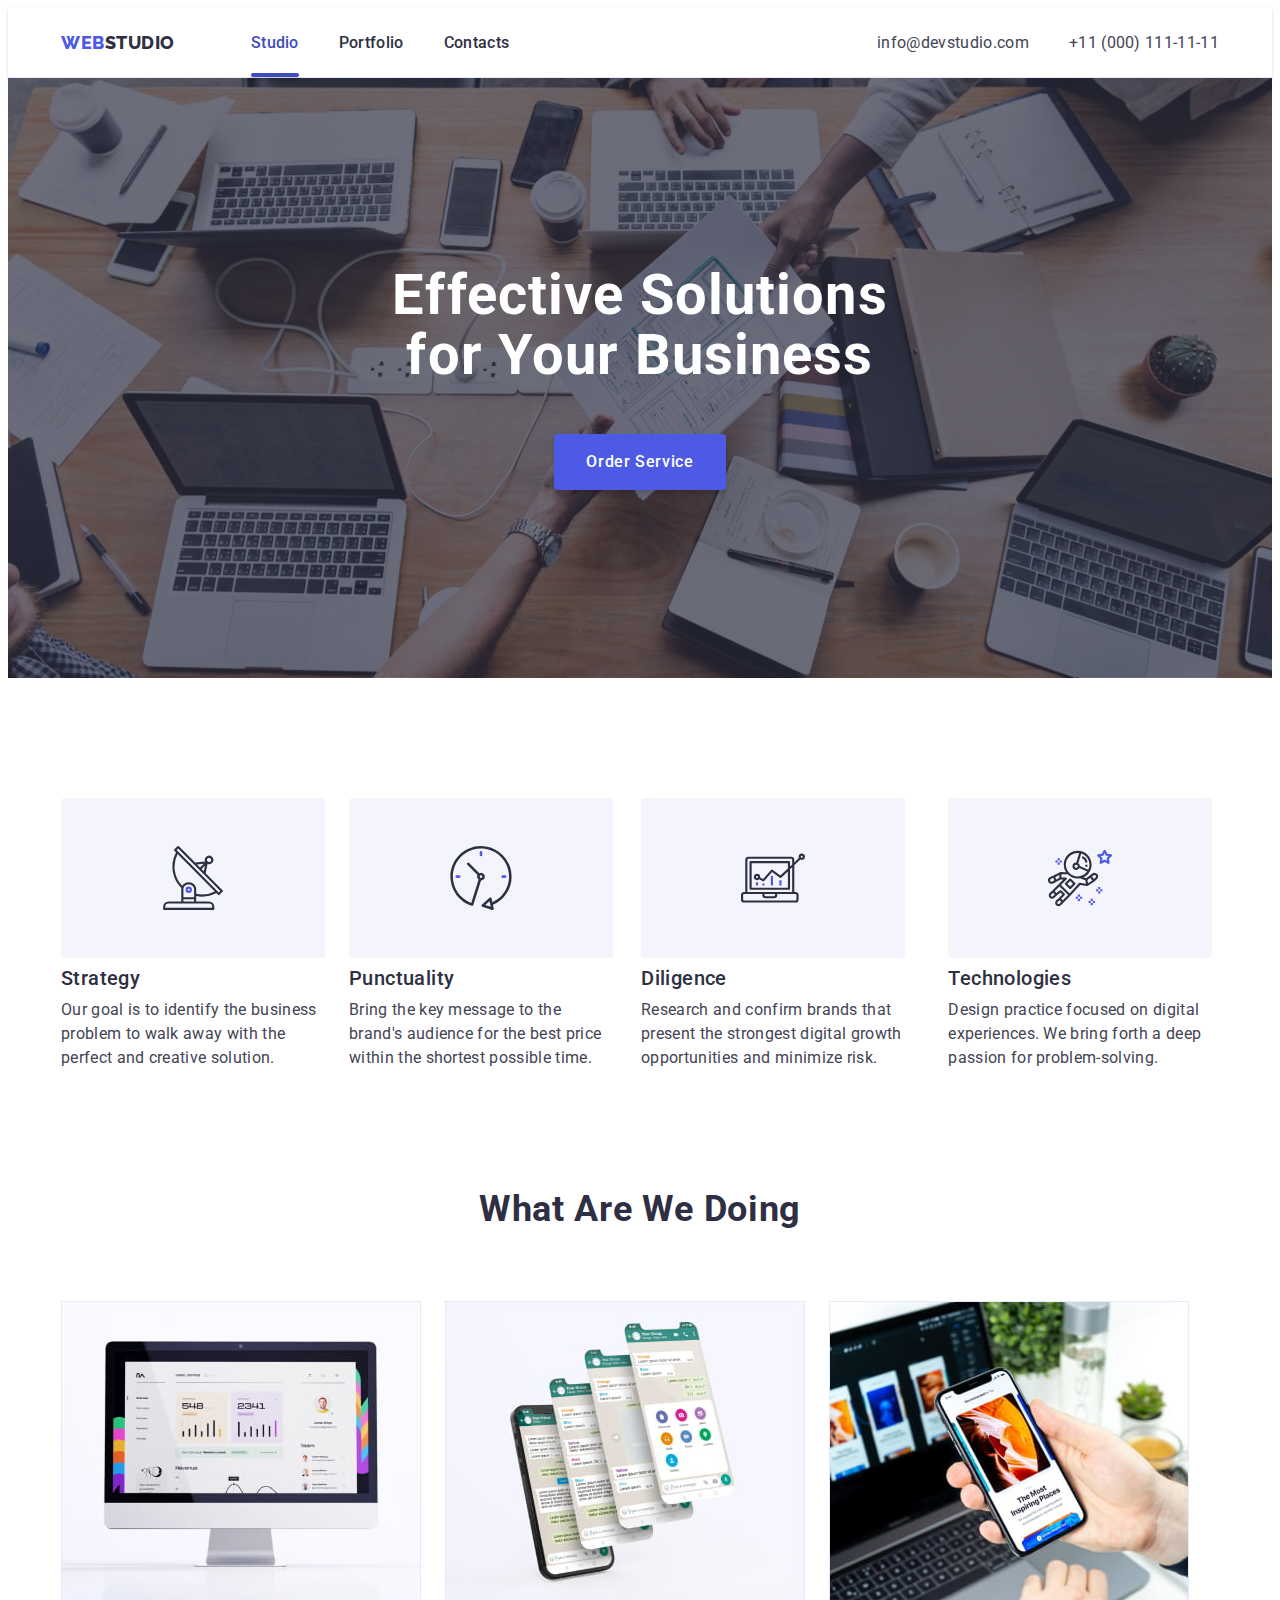
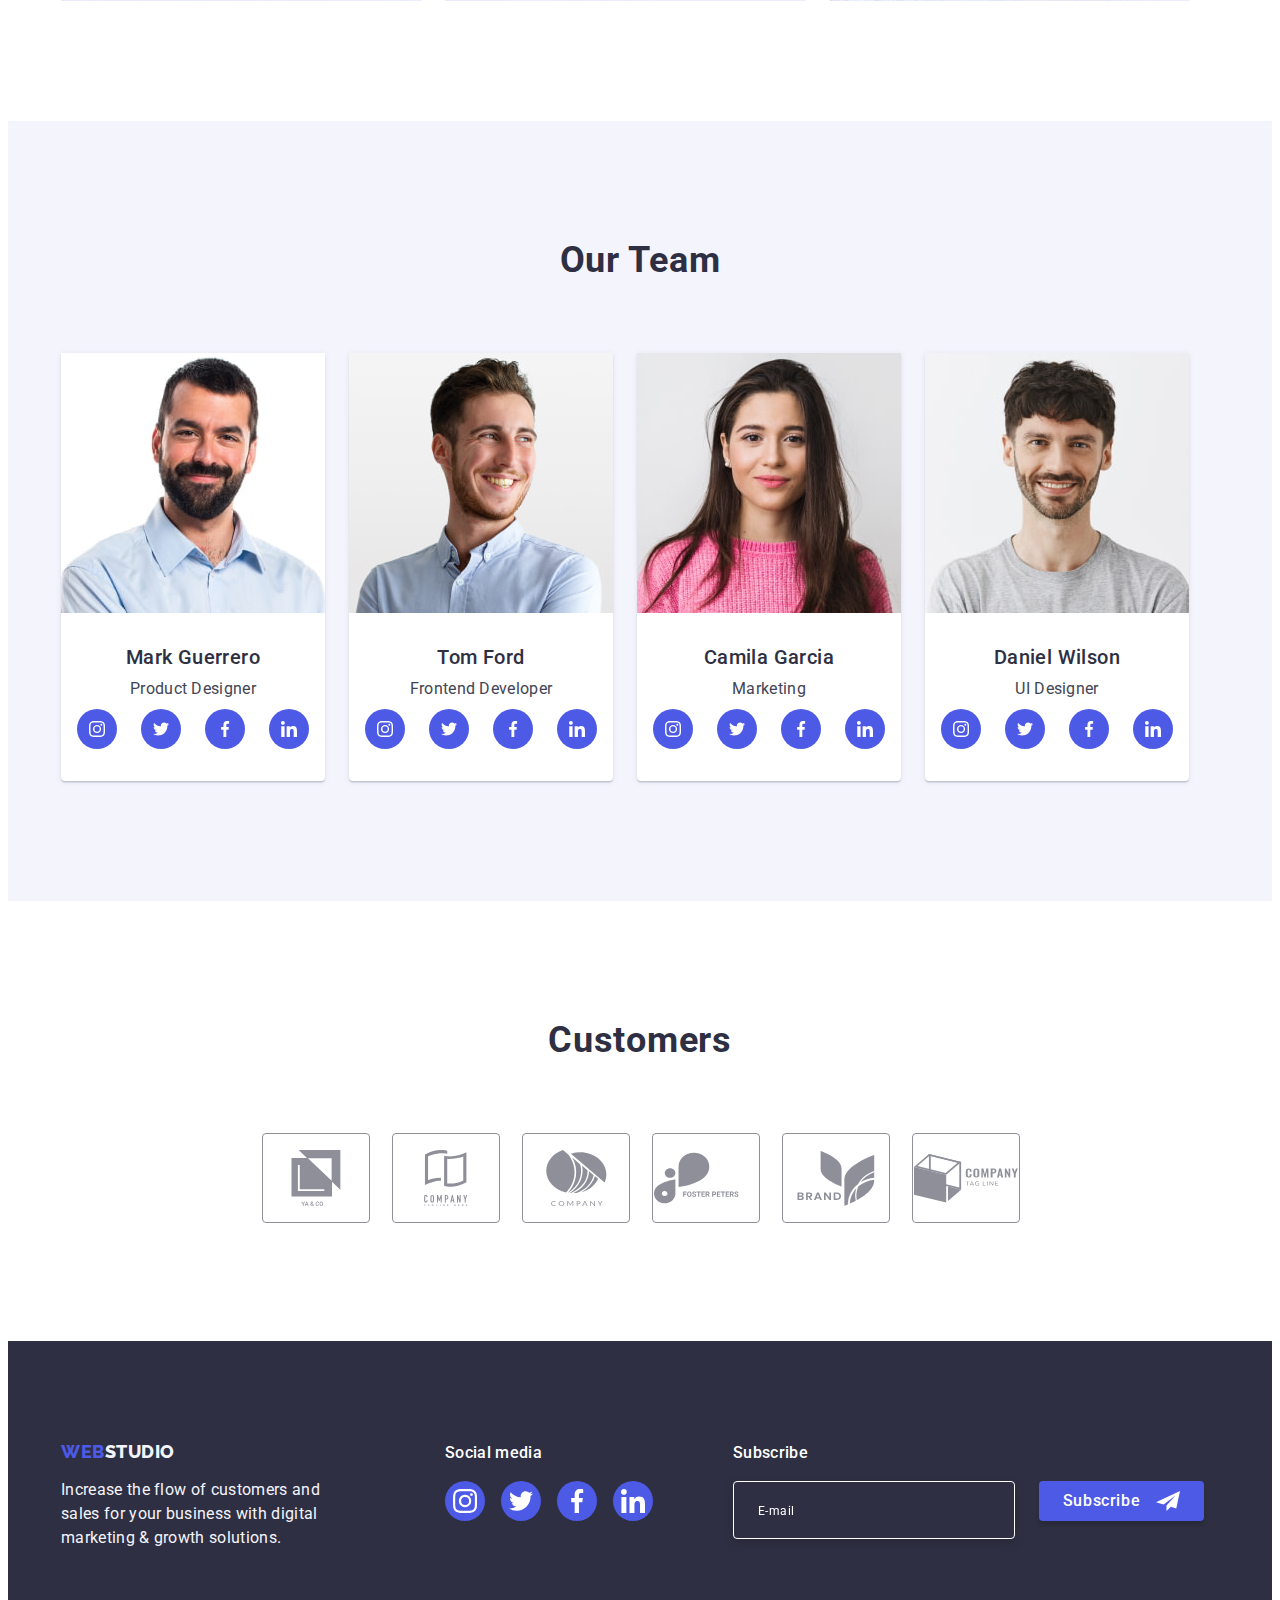
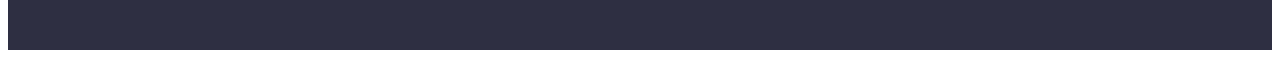
==== index.html @ adb86f9b "3" ====
<!DOCTYPE html>
<html lang="en">
  <head>
    <meta charset="UTF-8" />
    <meta http-equiv="X-UA-Compatible" content="IE=edge" />
    <meta name="viewport" content="width=device-width, initial-scale=1.0" />
    <title>Студия</title>
    <link rel="preconnect" href="https://fonts.googleapis.com" />
    <link rel="preconnect" href="https://fonts.gstatic.com" crossorigin />
    <link
      href="https://fonts.googleapis.com/css2?family=Raleway:wght@800&family=Roboto:wght@400;500;700;900&display=swap"
      rel="stylesheet"
    />
    <link
      rel="stylesheet"
      href="https://cdnjs.cloudflare.com/ajax/libs/modern-normalize/1.1.0/modern-normalize.min.css"
      integrity="sha512-wpPYUAdjBVSE4KJnH1VR1HeZfpl1ub8YT/NKx4PuQ5NmX2tKuGu6U/JRp5y+Y8XG2tV+wKQpNHVUX03MfMFn9Q=="
      crossorigin="anonymous"
      referrerpolicy="no-referrer"
    />
    <link rel="stylesheet" href="./css/style.css" type="text/css" />
  </head>
  <body>
    <header class="page-header">
      <div class="container page-header-container">
        <nav class="page-nav">
          <a class="logo link" href="./index.html">Web<span class="logo-studio">Studio</span></a>
          <ul class="menu list">
            <li class="menu-item">
              <a class="menu-link link active" href="./index.html">Studio</a>
            </li>
            <li class="menu-item">
              <a class="menu-link link" href="./portfolio.html">Portfolio</a>
            </li>
            <li class="menu-item"><a class="menu-link link" href="">Contacts</a></li>
          </ul>
        </nav>
        <address class="address-mail-tel">
          <ul class="menu-address list">
            <li class="menu-item">
              <a class="link address" href="mailto:info@devstudio.com">info@devstudio.com</a>
            </li>
            <li class="menu-item">
              <a class="link address" href="tel:+110001111111">+11 (000) 111-11-11</a>
            </li>
          </ul>
        </address>
      </div>
    </header>
    <main>
      <!--1 секция Герой-->
      <section class="hero-section section">
        <div class="container">
          <h1 class="main-title">Effective Solutions for Your Business</h1>
          <button data-modal-open class="button-on-hero" type="button">Order Service</button>
        </div>
      </section>
      <!--2 секция: разделы целей  и качеств компании-->
      <section class="secondary-section">
        <div class="container">
          <h2 class="secondary-title" hidden>Our goal</h2>
          <ul class="section-list list">
            <li class="item-secondary-section">
              <div class="secondary-section-picture">
                <svg class="picture-list-icon" width="64" height="64">
                  <use href="./images/icons.svg#icon-antenna"></use>
                </svg>
              </div>
              <h3 class="subtitle">Strategy</h3>
              <p class="text-description">
                Our goal is to identify the business problem to walk away with the perfect and
                creative solution.
              </p>
            </li>
            <li class="item-secondary-section">
              <div class="secondary-section-picture">
                <svg class="picture-list-icon" width="64" height="64">
                  <use href="./images/icons.svg#icon-clock"></use>
                </svg>
              </div>
              <h3 class="subtitle">Punctuality</h3>
              <p class="text-description">
                Bring the key message to the brand's audience for the best price within the shortest
                possible time.
              </p>
            </li>
            <li class="item-secondary-section">
              <div class="secondary-section-picture">
                <svg class="picture-list-icon" width="64" height="64">
                  <use href="./images/icons.svg#icon-diagram"></use>
                </svg>
              </div>
              <h3 class="subtitle">Diligence</h3>
              <p class="text-description">
                Research and confirm brands that present the strongest digital growth opportunities
                and minimize risk.
              </p>
            </li>
            <li class="item-secondary-section">
              <div class="secondary-section-picture">
                <svg class="picture-list-icon" width="64" height="64">
                  <use href="./images/icons.svg#icon-astronaut"></use>
                </svg>
              </div>
              <h3 class="subtitle">Technologies</h3>
              <p class="text-description">
                Design practice focused on digital experiences. We bring forth a deep passion for
                problem-solving.
              </p>
            </li>
          </ul>
        </div>
      </section>
      <!--3 секция: фото,что делает компания-->
      <section class="third-section">
        <div class="container">
          <h2 class="section-title">What are we doing</h2>
          <ul class="section-list list">
            <li class="item-third-section">
              <img src="./images/we_doing/img1a.jpg" alt="Computers" width="360" height="300" />
            </li>
            <li class="item-third-section">
              <img src="./images/we_doing/img2a.jpg" alt="Phons" width="360" height="300" />
            </li>
            <li class="item-third-section">
              <img src="./images/we_doing/img3a.jpg" alt="Telephon" width="360" height="300" />
            </li>
          </ul>
        </div>
      </section>
      <!--4 секция: фото и должности сотрудников компании-->
      <section class="background-four-section">
        <div class="container">
          <h2 class="section-title">Our Team</h2>
          <ul class="section-list list">
            <li class="employees-list-item">
              <img
                src="./images/our_team/TeamCard1a.jpg"
                alt="Mark Guerrero - Product Designer"
                width="264"
                height="260"
              />
              <div class="employees-text-content">
                <h3 class="subtitle">Mark Guerrero</h3>
                <p class="text-description">Product Designer</p>
                <ul class="social-list list">
                  <li class="social-list-item">
                    <a href="" class="social-list-link">
                      <svg
                        class="social-list-icon"
                        aria-label="іконка інстаграму"
                        width="16"
                        height="16"
                      >
                        <use href="./images/icons.svg#icon-instagram"></use>
                      </svg>
                    </a>
                  </li>
                  <li class="social-list-item">
                    <a href="" class="social-list-link">
                      <svg
                        class="social-list-icon"
                        aria-label="іконка твітера"
                        width="16"
                        height="16"
                      >
                        <use href="./images/icons.svg#icon-twitter"></use>
                      </svg>
                    </a>
                  </li>
                  <li class="social-list-item">
                    <a href="" class="social-list-link">
                      <svg
                        class="social-list-icon"
                        aria-label="іконка фейсбука"
                        width="16"
                        height="16"
                      >
                        <use href="./images/icons.svg#icon-facebook"></use>
                      </svg>
                    </a>
                  </li>
                  <li class="social-list-item">
                    <a href="" class="social-list-link">
                      <svg
                        class="social-list-icon"
                        aria-label="іконка лінкедина"
                        width="16"
                        height="16"
                      >
                        <use href="./images/icons.svg#icon-linkedin"></use>
                      </svg>
                    </a>
                  </li>
                </ul>
              </div>
            </li>
            <li class="employees-list-item">
              <img
                src="./images/our_team/TeamCard2a.jpg"
                alt="Tom Ford - Frontend Developer"
                width="264"
                height="260"
              />
              <div class="employees-text-content">
                <h3 class="subtitle">Tom Ford</h3>
                <p class="text-description">Frontend Developer</p>
                <ul class="social-list list">
                  <li class="social-list-item">
                    <a href="" class="social-list-link">
                      <svg
                        class="social-list-icon"
                        aria-label="іконка інстаграму"
                        width="16"
                        height="16"
                      >
                        <use href="./images/icons.svg#icon-instagram"></use>
                      </svg>
                    </a>
                  </li>
                  <li class="social-list-item">
                    <a href="" class="social-list-link">
                      <svg
                        class="social-list-icon"
                        aria-label="іконка твітера"
                        width="16"
                        height="16"
                      >
                        <use href="./images/icons.svg#icon-twitter"></use>
                      </svg>
                    </a>
                  </li>
                  <li class="social-list-item">
                    <a href="" class="social-list-link">
                      <svg
                        class="social-list-icon"
                        aria-label="іконка фейсбука"
                        width="16"
                        height="16"
                      >
                        <use href="./images/icons.svg#icon-facebook"></use>
                      </svg>
                    </a>
                  </li>
                  <li class="social-list-item">
                    <a href="" class="social-list-link">
                      <svg
                        class="social-list-icon"
                        aria-label="іконка лінкедина"
                        width="16"
                        height="16"
                      >
                        <use href="./images/icons.svg#icon-linkedin"></use>
                      </svg>
                    </a>
                  </li>
                </ul>
              </div>
            </li>
            <li class="employees-list-item">
              <img
                src="./images/our_team/TeamCard3a.jpg"
                alt="Camila Garsia - Marketing"
                width="264"
                height="260"
              />
              <div class="employees-text-content">
                <h3 class="subtitle">Camila Garcia</h3>
                <p class="text-description">Marketing</p>
                <ul class="social-list list">
                  <li class="social-list-item">
                    <a href="" class="social-list-link">
                      <svg
                        class="social-list-icon"
                        aria-label="іконка інстаграму"
                        width="16"
                        height="16"
                      >
                        <use href="./images/icons.svg#icon-instagram"></use>
                      </svg>
                    </a>
                  </li>
                  <li class="social-list-item">
                    <a href="" class="social-list-link">
                      <svg
                        class="social-list-icon"
                        aria-label="іконка твітера"
                        width="16"
                        height="16"
                      >
                        <use href="./images/icons.svg#icon-twitter"></use>
                      </svg>
                    </a>
                  </li>
                  <li class="social-list-item">
                    <a href="" class="social-list-link">
                      <svg
                        class="social-list-icon"
                        aria-label="іконка фейсбука"
                        width="16"
                        height="16"
                      >
                        <use href="./images/icons.svg#icon-facebook"></use>
                      </svg>
                    </a>
                  </li>
                  <li class="social-list-item">
                    <a href="" class="social-list-link">
                      <svg
                        class="social-list-icon"
                        aria-label="іконка лінкедина"
                        width="16"
                        height="16"
                      >
                        <use href="./images/icons.svg#icon-linkedin"></use>
                      </svg>
                    </a>
                  </li>
                </ul>
              </div>
            </li>
            <li class="employees-list-item">
              <img
                src="./images/our_team/TeamCard4a.jpg"
                alt="Daniel Wilson - UI Designer"
                width="264"
                height="260"
              />
              <div class="employees-text-content">
                <h3 class="subtitle">Daniel Wilson</h3>
                <p class="text-description">UI Designer</p>
                <ul class="social-list list">
                  <li class="social-list-item">
                    <a href="" class="social-list-link">
                      <svg
                        class="social-list-icon"
                        aria-label="іконка інстаграму"
                        width="16"
                        height="16"
                      >
                        <use href="./images/icons.svg#icon-instagram"></use>
                      </svg>
                    </a>
                  </li>
                  <li class="social-list-item">
                    <a href="" class="social-list-link">
                      <svg
                        class="social-list-icon"
                        aria-label="іконка твітера"
                        width="16"
                        height="16"
                      >
                        <use href="./images/icons.svg#icon-twitter"></use>
                      </svg>
                    </a>
                  </li>
                  <li class="social-list-item">
                    <a href="" class="social-list-link">
                      <svg
                        class="social-list-icon"
                        aria-label="іконка фейсбука"
                        width="16"
                        height="16"
                      >
                        <use href="./images/icons.svg#icon-facebook"></use>
                      </svg>
                    </a>
                  </li>
                  <li class="social-list-item">
                    <a href="" class="social-list-link">
                      <svg
                        class="social-list-icon"
                        aria-label="іконка лінкедина"
                        width="16"
                        height="16"
                      >
                        <use href="./images/icons.svg#icon-linkedin"></use>
                      </svg>
                    </a>
                  </li>
                </ul>
              </div>
            </li>
          </ul>
        </div>
      </section>
      <!--5 секция Клиенты-->
      <section class="section-customers">
        <div class="container">
          <h2 class="section-title">Customers</h2>
          <ul class="customers-list list">
            <li class="customers-item">
              <a class="customers-link link" href=""
                ><svg class="customers-icon" aria-label="іконка" width="104" height="56">
                  <use href="./images/icons.svg#icon-group-a"></use></svg
              ></a>
            </li>
            <li class="customers-item">
              <a class="customers-link link" href=""
                ><svg class="customers-icon" aria-label="іконка" width="104" height="56">
                  <use href="./images/icons.svg#icon-group-b"></use></svg
              ></a>
            </li>
            <li class="customers-item">
              <a class="customers-link link" href=""
                ><svg class="customers-icon" aria-label="іконка" width="104" height="56">
                  <use href="./images/icons.svg#icon-group-c"></use></svg
              ></a>
            </li>
            <li class="customers-item">
              <a class="customers-link link" href=""
                ><svg class="customers-icon" aria-label="іконка" width="104" height="56">
                  <use href="./images/icons.svg#icon-group-d"></use></svg
              ></a>
            </li>
            <li class="customers-item">
              <a class="customers-link link" href=""
                ><svg class="customers-icon" aria-label="іконка" width="104" height="56">
                  <use href="./images/icons.svg#icon-group-i"></use></svg
              ></a>
            </li>
            <li class="customers-item">
              <a class="customers-link link" href=""
                ><svg class="customers-icon" aria-label="іконка" width="104" height="56">
                  <use href="./images/icons.svg#icon-group-f"></use></svg
              ></a>
            </li>
          </ul>
        </div>
      </section>
    </main>
    <footer class="footer">
      <div class="container footer-list">
        <div class="block-footer-logo">
          <a class="logo-footer link" href="./index.html"
            >WEB<span class="logo-studio-footer">Studio</span></a
          >
          <p class="paragraf-footer">
            Increase the flow of customers and sales for your business with digital marketing &
            growth solutions.
          </p>
        </div>
        <div class="block-footer-social-media">
          <p class="title-footer">Social media</p>
          <ul class="social-list-footer list">
            <li class="social-list-item">
              <a href="" class="social-list-link-footer link">
                <svg class="social-list-icon" aria-label="іконка інстаграму" width="24" height="24">
                  <use href="./images/icons.svg#icon-instagram"></use>
                </svg>
              </a>
            </li>
            <li class="social-list-item">
              <a href="" class="social-list-link-footer link">
                <svg class="social-list-icon" aria-label="іконка твітера" width="24" height="24">
                  <use href="./images/icons.svg#icon-twitter"></use>
                </svg>
              </a>
            </li>

            <li class="social-list-item">
              <a href="" class="social-list-link-footer link">
                <svg class="social-list-icon" aria-label="іконка фейсбука" width="24" height="24">
                  <use href="./images/icons.svg#icon-facebook"></use>
                </svg>
              </a>
            </li>
            <li class="social-list-item">
              <a href="" class="social-list-link-footer link">
                <svg class="social-list-icon" aria-label="іконка лінкедина" width="24" height="24">
                  <use href="./images/icons.svg#icon-linkedin"></use>
                </svg>
              </a>
            </li>
          </ul>
        </div>
        <div>
          <p class="title-footer">Subscribe</p>
          <div class="footer-subscribe-email-btn">
            <input class="input-email-footer" type="email" name="user-mail" placeholder="E-mail" />
            <button class="footer-btn-subscribe" type="submit">
              <span class="footer-btn-subscribe-name">Subscribe</span>
              <svg
                class="social-list-icon"
                aria-label="іконка пoдписки на рассылку"
                width="24"
                height="24"
              >
                <use href="./images/icons.svg#icon-subscribe"></use>
              </svg>
            </button>
          </div>
        </div>
      </div>
    </footer>
    <div class="backdrop is-hidden" data-modal>
      <div class="modal">
        <button class="close-modal-button" type="button" data-modal-close>
          <svg
            class="close-modal-icon"
            aria-label="ікoнка закрытия модального окна"
            width="8"
            height="8"
          >
            <use href="./images/icons.svg#icon-close-cross"></use>
          </svg>
        </button>
        <p class="title-backdrop">Leave your contacts and we will call you back</p>
        <form class="form-backdrop">
          <div class="modal-form">
            <label class="modal-form-field" for="user-name">Name</label>
            <div class="modal-form-icons">
              <input
                type="text"
                class="modal-form-input"
                name="user-name"
                id="user-name"
                required
                pattern="[a-zA-Zа-яА-ЯіІїЇґҐєЄʼ]+"
                minlength="2"
                autofocus
              />
              <svg class="modal-icons" aria-label="ікoнка для имени" width="18" height="24">
                <use href="./images/icons.svg#icon-person"></use>
              </svg>
            </div>
          </div>
          <div class="modal-form">
            <label class="modal-form-field" for="user-fhone">Phone</label>
            <div class="modal-form-icons">
              <input
                type="tel"
                class="modal-form-input"
                name="user-fhone"
                id="user-fhone"
                required
                pattern="[0-9]{3}-[0-9]{3}-[0-9]{2}-[0-9]{2}"
                title="xxx-xxx-xx-xx"
              /><svg class="modal-icons" aria-label="ікoнка для имени" width="18" height="24">
                <use href="./images/icons.svg#icon-phone"></use>
              </svg>
            </div>
          </div>
          <div class="modal-form">
            <label class="modal-form-field" for="user-email">Email</label>

            <div class="modal-form-icons">
              <input
                type="email"
                class="modal-form-input"
                name="user-email"
                id="user-email"
                required
              /><svg class="modal-icons" aria-label="ікoнка для имени" width="18" height="24">
                <use href="./images/icons.svg#icon-email"></use>
              </svg>
            </div>
          </div>
          <div class="modal-form-textarea">
            <label class="modal-form-field" for="user-comment">Comment</label>
            <textarea
              class="modal-form-message"
              name="user-comment"
              id="user-comment"
              placeholder="Text input"
            ></textarea>
          </div>
          <div class="contact-form-checkbox-wrapper">
            <input
              class="visually-hidden"
              type="checkbox"
              name="user-privacy"
              id="user-privacy"
              value="true"
              required
            />
            <label>
              <span class="contact-form-own-checkbox">
                <svg width="10" height="8">
                  <use
                    class="contact-form-checkmark-icon"
                    href="./images/icons.svg#icon-vector"
                  ></use>
                </svg>
              </span>
              I accept the terms and conditions of the&nbsp;<a href="" class="policy"
                >Privacy Policy</a
              >
            </label>
          </div>
          <button class="modal-btn-send" type="submit">Send</button>
        </form>
      </div>
    </div>
    <script src="./js/modal.js"></script>
  </body>
</html>
---- css/style.css ----
:root {
  --main-font-family: 'Roboto', sans-serif;
  --secondary-font-family: 'Raleway', sans-serif;
  --background-color-white: #ffffff;
  --text-color: #2e2f42;
  --color-brand: #4d5ae5;
  --main-color: #434455;
  --color-icon: #f4f4fd;
}
h1,
h2,
h3,
h4,
p {
  margin-top: 0;
  margin-bottom: 0;
}
button {
  cursor: pointer;
}

ul,
ol {
  margin-top: 0;
  margin-bottom: 0;
  padding-left: 0;
}

img {
  display: block;
}

body {
  font-family: var(--main-font-family);
  color: var(--main-color);
  background-color: var(--background-color-white);
}
.list {
  list-style: none;
}
.link {
  text-decoration: none;
}
.page-header {
  border-bottom: 1px solid #e7e9fc;
  box-shadow: 0px 2px 1px rgba(46, 47, 66, 0.08), 0px 1px 1px rgba(46, 47, 66, 0.16),
    0px 1px 6px rgba(46, 47, 66, 0.08);
}
.logo {
  font-family: var(--secondary-font-family);
  font-weight: 800;
  font-size: 18px;
  line-height: 1.17;
  letter-spacing: 0.03em;
  text-transform: uppercase;
  color: var(--color-brand);
  margin-right: 76px;
  padding: 24px 0;
}
.logo-studio {
  color: var(--text-color);
}
.logo-studio-footer {
  color: #f4f4fd;
}

.menu-link {
  position: relative;
  font-weight: 500;
  font-size: 16px;
  line-height: 1.5;
  /* identical to box height, or 150% */
  padding: 24px 0;
  letter-spacing: 0.02em;
  color: var(--text-color);
  /* NAVY BLUE */
}
.menu-link:hover,
.menu-link:focus {
  color: #404bbf;
}
.page-nav {
  display: flex;
  align-items: center;
}
.menu {
  display: flex;
  gap: 40px;
}

.menu-address {
  display: flex;
  gap: 40px;
}
.modal-open-btn {
  box-sizing: border-box;
  font-family: var(--main-font-family);
  font-size: 16px;
  line-height: 1.5;
  letter-spacing: 0.04em;
  color: var(--color-brand);
  font-weight: 500;
  background-color: #f4f4fd;
  flex-basis: calc((100%-96px) / 5);
  padding: 12px 24px;

  border: 1px solid #e7e9fc;
  border-radius: 4px;
  transition: color 250ms cubic-bezier(0.4, 0, 0.2, 1),
    background-color 250ms cubic-bezier(0.4, 0, 0.2, 1),
    border-color 250ms cubic-bezier(0.4, 0, 0.2, 1), box-shadow 250ms cubic-bezier(0.4, 0, 0.2, 1);
}
.address-mail-tel {
  font-style: normal;
  display: flex;
  margin-left: auto;
}

.address {
  font-weight: 400;
  font-size: 16px;
  line-height: 1.5;
  letter-spacing: 0.02em;
  color: var(--main-color);
}

.address:hover,
.address:focus {
  color: #404bbf;
}
.text-description {
  font-weight: 400;
  font-size: 16px;
  line-height: 1.5;
  color: var(--main-color);
  letter-spacing: 0.02em;
}
.modal-open-btn:hover,
.modal-open-btn:focus {
  /* Auto layout */
  color: var(--background-color-white);
  display: flex;
  border: 1px solid transparent;
  padding: 12px 24px;

  /* OCEAN */

  background: #404bbf;
  box-shadow: 0px 3px 1px rgba(0, 0, 0, 0.1), 0px 2px 1px rgba(0, 0, 0, 0.08),
    0px 2px 2px rgba(0, 0, 0, 0.12);
  border-radius: 4px;

  /* Inside auto layout */
}

.button-on-hero {
  padding: 16px 32px;
  font-family: var(--main-font-family);
  font-style: normal;
  font-weight: 500;
  font-size: 16px;
  line-height: 1.5;
  /* identical to box height, or 150% */

  letter-spacing: 0.04em;
  margin-left: auto;
  margin-right: auto;
  display: block;
  min-width: 169px;
  height: 56px;
  border: none;
  color: var(--background-color-white);

  background: #4d5ae5;
  box-shadow: 0px 4px 4px rgba(0, 0, 0, 0.15);
  border-radius: 4px;
  transition: background-color 250ms cubic-bezier(0.4, 0, 0.2, 1);
}

.button-on-hero:hover,
.button-on-hero:focus {
  background-color: rgba(64, 75, 191, 1);
  box-shadow: 0px 4px 4px rgba(0, 0, 0, 0.15);
  border-radius: 4px;
}
.main-title {
  max-width: 496px;
  margin-left: auto;
  margin-right: auto;
  font-style: normal;
  font-weight: 700;
  font-size: 56px;
  line-height: 1.07;
  /* or 107% */
  /* WHITE */
  color: var(--background-color-white);

  letter-spacing: 0.02em;
  margin-top: 0;
  margin-bottom: 48px;
}
.subtitle {
  font-style: normal;
  font-weight: 500;
  font-size: 20px;
  line-height: 24px;
  /* identical to box height, or 120% */
  margin-bottom: 8px;
  letter-spacing: 0.02em;

  /* NAVY BLUE */
  color: var(--text-color);
}
.section-title {
  /* Header 2 */
  font-weight: 700;
  font-size: 36px;
  line-height: 1.1;
  /* identical to box height, or 111% */
  margin-bottom: 72px;
  text-align: center;
  letter-spacing: 0.02em;
  text-transform: capitalize;

  /* NAVY BLUE */
  color: var(--text-color);
}
.footer {
  background: var(--text-color);
  padding: 100px 0;
}

.hero-section {
  text-align: center;
  padding: 188px 0;
  background-image: linear-gradient(rgba(46, 47, 66, 0.7), rgba(46, 47, 66, 0.7)),
    url('../images/hero/hero-image.jpg');
  background-size: cover;
  max-width: 1440px;
  background-repeat: no-repeat;
  background-position: center;
  margin: 0 auto;
}
.background-four-section {
  background-color: #f4f4fd;
  padding-top: 120px;
  padding-bottom: 120px;
}

.employees-list-item {
  background-color: var(--background-color-white);
  box-shadow: 0px 1px 6px rgba(46, 47, 66, 0.08), 0px 1px 1px rgba(46, 47, 66, 0.16),
    0px 2px 1px rgba(46, 47, 66, 0.08);
  border-radius: 0px 0px 4px 4px;
  transition: background-color 250ms cubic-bezier(0.4, 0, 0.2, 1);
  flex-basis: calc((100%-72px) / 4);
}
.employees-text-content {
  padding: 32px 0;
  text-align: center;
}
.container {
  width: 1158px;
  margin-left: auto;
  margin-right: auto;
  padding-left: 15px;
  padding-right: 15px;
}
.page-header-container {
  display: flex;
  align-items: center;
}
.section-list {
  gap: 24px;
  display: flex;
}
.item-secondary-section {
  flex-basis: calc((100%-72px) / 4);
}

.secondary-section {
  padding: 120px 0;
}

.item-third-section {
  flex-basis: calc((100%-48px) / 3);
}
.portfolio-batton-list {
  display: flex;

  margin-bottom: 72px;
  gap: 24px;
  justify-content: center;
}
.portfolio-card-list {
  display: flex;
  flex-wrap: wrap;
  column-gap: 24px;
  row-gap: 48px;
}
.item-portfolio-card {
  background: var(--background-color-white);
  overflow: hidden;
}
.overlay {
  position: relative;
  overflow: hidden;
}

.link-portfolio-picture:hover .p-overlay,
.link-portfolio-picture:focus .p-overlay {
  transform: translateY(0);
}
.p-overlay {
  position: absolute;
  transform: translateY(100%);
  transition: transform 250ms cubic-bezier(0.4, 0, 0.2, 1);
  font-family: var(--main-font-family);
  font-style: normal;
  font-weight: 400;
  font-size: 16px;
  line-height: 1.5;
  width: 296px;
  padding: 40px 32px;
  width: 100%;
  height: 100%;
  left: 0;
  top: 0;
  letter-spacing: 0.02em;
  overflow: auto;
  background: #4d5ae5;
  mix-blend-mode: normal;
  border: 1px solid #000000;
  /* CLOUD */

  color: #f4f4fd;
}
.item-portfolio-card:hover,
.item-portfolio-card:focus {
  box-shadow: 0px 1px 6px rgba(46, 47, 66, 0.08), 0px 1px 1px rgba(46, 47, 66, 0.16),
    0px 2px 1px rgba(46, 47, 66, 0.08);
}
.title-description-cards {
  padding: 32px 16px;
  border: 1px solid #e7e9fc;
  border-top: none;
}
.section-page-portfolio {
  padding: 96px 0 120px;
}
.third-section {
  padding-bottom: 120px;
}
.logo-footer {
  font-family: var(--secondary-font-family);
  font-weight: 800;
  font-size: 18px;
  line-height: 1.17;
  letter-spacing: 0.03em;
  text-transform: uppercase;
  color: var(--color-brand);
  display: inline-block;
  margin-bottom: 16px;
}
.paragraf-footer {
  max-width: 264px;
  color: #f4f4fd;
  font-family: var(--main-font-family);
  font-size: 16px;
  line-height: 1.5;
  letter-spacing: 0.02em;
  font-weight: 400;
}
.secondary-section-picture {
  background-color: rgba(244, 244, 253, 1);
  height: 112px;
  width: 264px;
  border-radius: 4px;
  padding: 24px 0;
  display: flex;
  align-items: center;
  justify-content: center;
  margin-bottom: 8px;
}
.picture-list-icon {
  display: block;
}
.social-list {
  display: flex;
  justify-content: center;
  gap: 24px;
  margin-top: 8px;
}

.social-list-link {
  display: flex;
  justify-content: center;
  align-items: center;
  width: 40px;
  height: 40px;
  border-radius: 50%;
  background-color: #4d5ae5;
  transition: background-color 250ms cubic-bezier(0.4, 0, 0.2, 1);
}
.social-list-icon {
  fill: var(--background-color-white);
}

.social-list-link:hover,
.social-list-link:focus {
  background-color: #404bbf;
}
.section-customers {
  padding: 120px 0;
}
.customers-list {
  display: flex;
  justify-content: center;
  gap: 24px;
  margin-top: 72px;
}
.customers-link {
  display: flex;
  justify-content: center;
  align-items: center;
  width: 100%;
  height: 100%;
  border: 1px solid #8e8f99;
  border-radius: 4px;
  color: #8e8f99;
  transition: border-color 250ms cubic-bezier(0.4, 0, 0.2, 1),
    color 250ms cubic-bezier(0.4, 0, 0.2, 1);
}
.customers-icon {
  display: block;
  background-position: center center;
  fill: currentColor;
}
.customers-item {
  height: 88px;
  flex-basis: calc((100%-120px) / 6);
}
.customers-link:hover,
.customers-link:focus {
  color: #404bbf;
  border-color: #404bbf;
}
.footer-list {
  align-items: baseline;
  display: flex;
}
.block-footer-logo {
  margin-right: 120px;
}
.block-footer-social-media {
  margin-right: 80px;
}
.title-footer {
  color: var(--background-color-white);
  font-family: var(--main-font-family);
  font-size: 16px;
  line-height: 1.5;
  letter-spacing: 0.02em;
  font-weight: 500;
  margin-bottom: 16px;
}
.social-list-link-footer {
  display: flex;
  justify-content: center;
  align-items: center;
  width: 40px;
  height: 40px;
  border-radius: 50%;
  background-color: #4d5ae5;
  transition: background-color 250ms cubic-bezier(0.4, 0, 0.2, 1);
}

.social-list-link-footer:hover,
.social-list-link-footer:focus {
  background-color: #31d0aa;
  transition: background-color 250ms cubic-bezier(0.4, 0, 0.2, 1);
}
.social-list-footer {
  display: flex;
  justify-content: center;
  gap: 16px;
  margin-top: 8px;
}
.input-email-footer {
  border: 1px solid var(--background-color-white);
  filter: drop-shadow(0px 4px 4px rgba(0, 0, 0, 0.15));
  border-radius: 4px;
  width: 264px;
  height: 40px;
  background-color: var(--text-color);
}
.input-email-footer::placeholder {
  font-family: var(--main-font-family);
  font-style: normal;
  font-weight: 400;
  font-size: 12px;
  line-height: 2;
  /* identical to box height, or 200% */
  padding-left: 16px;
  display: flex;
  align-items: center;
  letter-spacing: 0.04em;

  color: var(--background-color-white);
}
.footer-subscribe-email-btn {
  display: flex;
  gap: 24px;
}
.footer-btn-subscribe {
  font-family: var(--main-font-family);
  font-style: normal;
  font-weight: 500;
  font-size: 16px;
  line-height: 1.5;
  /* identical to box height, or 150% */

  letter-spacing: 0.04em;

  display: flex;
  gap: 16px;
  align-items: center;
  justify-content: center;
  min-width: 165px;
  height: 40px;
  border: none;
  color: var(--background-color-white);

  background: #4d5ae5;
  box-shadow: 0px 4px 4px rgba(0, 0, 0, 0.15);
  border-radius: 4px;
  transition: background-color 250ms cubic-bezier(0.4, 0, 0.2, 1);
}
.footer-btn-subscribe-name {
  font-family: var(--main-font-family);
  font-style: normal;
  font-weight: 500;
  font-size: 16px;
  line-height: 24px;
  /* identical to box height, or 150% */

  letter-spacing: 0.04em;

  /* WHITE */

  color: var(--background-color-white);
}
.footer-btn-subscribe:hover,
.footer-btn-subscribe:focus {
  background-color: rgba(64, 75, 191, 1);
  box-shadow: 0px 4px 4px rgba(0, 0, 0, 0.15);
  border-radius: 4px;
}
.link-portfolio-picture {
  display: block;
  transition: box-shadow 250ms cubic-bezier(0.4, 0, 0.2, 1);
}
.link-portfolio-picture:hover,
.link-portfolio-picture:focus {
  box-shadow: 0px 1px 6px rgba(46, 47, 66, 0.08), 0px 1px 1px rgba(46, 47, 66, 0.16),
    0px 2px 1px rgba(46, 47, 66, 0.08);
}
.active::after {
  content: '';
  position: absolute;
  width: 48px;
  height: 4px;
  left: 0px;
  bottom: -1px;
  background: #404bbf;
  border-radius: 2px;
  display: inline-block;
  box-shadow: 0px 4px 4px rgba(0, 0, 0, 0.25);
}

.active-portfolio::after {
  content: '';
  position: absolute;
  width: 66px;
  height: 4px;
  left: 0px;
  bottom: -1px;
  background: #404bbf;
  border-radius: 2px;
  display: inline-block;
  box-shadow: 0px 4px 4px rgba(0, 0, 0, 0.25);
}
.backdrop {
  position: fixed;
  top: 0;
  left: 0;
  width: 100%;
  height: 100%;
  opacity: 1;
  background-color: rgba(46, 47, 66, 0.4);
  transition: opacity 250ms cubic-bezier(0.4, 0, 0.2, 1),
    visibility 250ms cubic-bezier(0.4, 0, 0.2, 1);
}
.modal {
  min-width: 408px;
  min-height: 576px;
  top: 50%;
  left: 50%;
  transform: translate(-50%, -50%);
  position: absolute;

  background: #fcfcfc;
  box-shadow: 0px 1px 1px rgba(0, 0, 0, 0.14), 0px 1px 3px rgba(0, 0, 0, 0.12),
    0px 2px 1px rgba(0, 0, 0, 0.2);
  border-radius: 4px;
  transition: transform 250ms cubic-bezier(0.4, 0, 0.2, 1);
  padding: 72px 24px 24px;
}
.close-modal-button {
  position: absolute;
  top: 24px;
  right: 24px;
  background-color: #e7e9fc;
  border: 1px solid rgba(0, 0, 0, 0.1);
  border-radius: 50%;
  display: flex;
  padding: 0;

  width: 24px;
  height: 24px;
  justify-content: center;
  align-items: center;
  transition: background-color 250ms cubic-bezier(0.4, 0, 0.2, 1),
    border 250ms cubic-bezier(0.4, 0, 0.2, 1);
}
.close-modal-button:hover,
.close-modal-button:focus {
  background-color: #404bbf;
  border: none;
}
.close-modal-icon {
  fill: #2e2f42;
  transition: fill 250ms cubic-bezier(0.4, 0, 0.2, 1);
}
.close-modal-button:hover .close-modal-icon,
.close-modal-button:focus .close-modal-icon {
  fill: var(--background-color-white);
}
.backdrop.is-hidden {
  visibility: hidden;
  opacity: 0;
  pointer-events: none;
}

.menu-link.active {
  color: #404bbf;
  transition: color 250ms cubic-bezier(0.4, 0, 0.2, 1);
}
.menu-link.active-portfolio {
  color: #404bbf;
  transition: color 250ms cubic-bezier(0.4, 0, 0.2, 1);
}
.address {
  transition: color 250ms cubic-bezier(0.4, 0, 0.2, 1);
}
.title-backdrop {
  font-family: var(--main-font-family);
  font-style: normal;
  font-weight: 500;
  font-size: 16px;
  line-height: 1.5;
  text-align: center;
  letter-spacing: 0.02em;
  color: #2e2f42;
  margin-bottom: 16px;
}
.form-backdrop {
  display: flex;
  flex-direction: column;
}
.modal-form {
  display: flex;
  flex-direction: column;
  margin-bottom: 8px;
}
.modal-form-textarea {
  margin-bottom: 16px;
}
.modal-form-field {
  margin-bottom: 4px;
  font-family: var(--main-font-family);
  font-style: normal;
  font-weight: 400;
  font-size: 12px;
  line-height: 1.17;
  letter-spacing: 0.04em;
  color: #8e8f99;
}
.modal-form-input {
  width: 100%;
  padding-left: 38px;
  height: 40px;
  border-radius: 4px;
  border: 1px solid rgba(46, 47, 66, 0.2);
  background-color: transparent;
  outline: transparent;
  transition: border-color 250ms cubic-bezier(0.4, 0, 0.2, 1);
}

input,
textarea {
  padding: 8px;
  font-family: inherit;
  font-size: inherit;
}
.modal-btn-send {
  font-family: var(--main-font-family);
  font-style: normal;
  font-weight: 500;
  font-size: 16px;
  line-height: 1.5;
  /* identical to box height, or 150% */

  letter-spacing: 0.04em;
  margin-left: auto;
  margin-right: auto;
  display: block;
  min-width: 169px;
  height: 56px;
  border: none;
  color: var(--background-color-white);

  background: var(--color-brand);
  box-shadow: 0px 4px 4px rgba(0, 0, 0, 0.15);
  border-radius: 4px;
  transition: background-color 250ms cubic-bezier(0.4, 0, 0.2, 1);
}
.modal-btn-send:hover,
.modal-btn-send:focus {
  background-color: rgba(64, 75, 191, 1);
  box-shadow: 0px 4px 4px rgba(0, 0, 0, 0.15);
  border-radius: 4px;
}
.modal-form-message {
  font-family: var(--main-font-family);
  font-style: normal;
  font-weight: 400;
  font-size: 12px;
  line-height: 1.17;
  background-color: transparent;
  letter-spacing: 0.04em;
  resize: none;
  width: 100%;
  height: 120px;
  border: 1px solid rgba(46, 47, 66, 0.2);
  border-radius: 4px;
  outline: transparent;
  transition: border-color 250ms cubic-bezier(0.4, 0, 0.2, 1);
  padding: 8px 16px;
  color: rgba(46, 47, 66, 0.4);
}
.modal-icons {
  position: absolute;
  fill: 2e2F42;
  top: 50%;
  left: 16px;
  transform: translateY(-50%);
  display: block;
  width: 18px;
  height: 24px;
  transition: background-color 250ms cubic-bezier(0.4, 0, 0.2, 1);
}
.modal-form-icons {
  position: relative;
  display: block;
}
.modal-form-input:focus + .modal-icons {
  fill: var(--color-brand);
  transition: fill 250ms cubic-bezier(0.4, 0, 0.2, 1);
}
.modal-form-input:focus,
.modal-form-message:focus {
  border: 1px solid var(--color-brand);
  transition: border-color 250ms cubic-bezier(0.4, 0, 0.2, 1);
  outline: none;
}
.contact-form-checkbox-wrapper {
  font-family: var(--main-font-family);
  font-style: normal;
  font-weight: 400;
  font-size: 12px;
  line-height: 14px;
  letter-spacing: 0.04em;
  color: #8e8f99;
  align-items: center;
  display: flex;
  flex-direction: row;
  margin-bottom: 24px;
  transition: color 250ms cubic-bezier(0.4, 0, 0.2, 1);
}

.visually-hidden {
  appearance: none;
  position: absolute;
}

.contact-form-own-checkbox {
  border: 1px solid rgba(46, 47, 66, 0.4);
  border-radius: 2px;

  transition: border-color 250ms cubic-bezier(0.4, 0, 0.2, 1);
  fill: transparent;
  cursor: pointer;
  margin-right: 6px;
  fill: var(--background-color-white);
  width: 16px;
  height: 16px;
  padding: 3px;
  display: inline-flex;
  align-items: center;
  justify-content: center;
  transition: background-color 250ms cubic-bezier(0.4, 0, 0.2, 1);
}
.checbox-icon {
  display: flex;
}

.contact-form-checkmark-icon {
  opacity: 0;
}

/* input(checkbox) + svg > use */
.contact-form-checkbox:checked + .contact-form-own-checkbox > .contact-form-checkmark-icon {
  opacity: 1;
  transition: opacity 250ms cubic-bezier(0.4, 0, 0.2, 1);
}
.contact-form-checkbox:checked + .contact-form-own-checkbox {
  background-color: #404bbf;
  transition: background-color 250ms cubic-bezier(0.4, 0, 0.2, 1);
  /* OCEAN */

  border: 1px solid #404bbf;
  transition: border-color 250ms cubic-bezier(0.4, 0, 0.2, 1);
  border-radius: 2px;
}
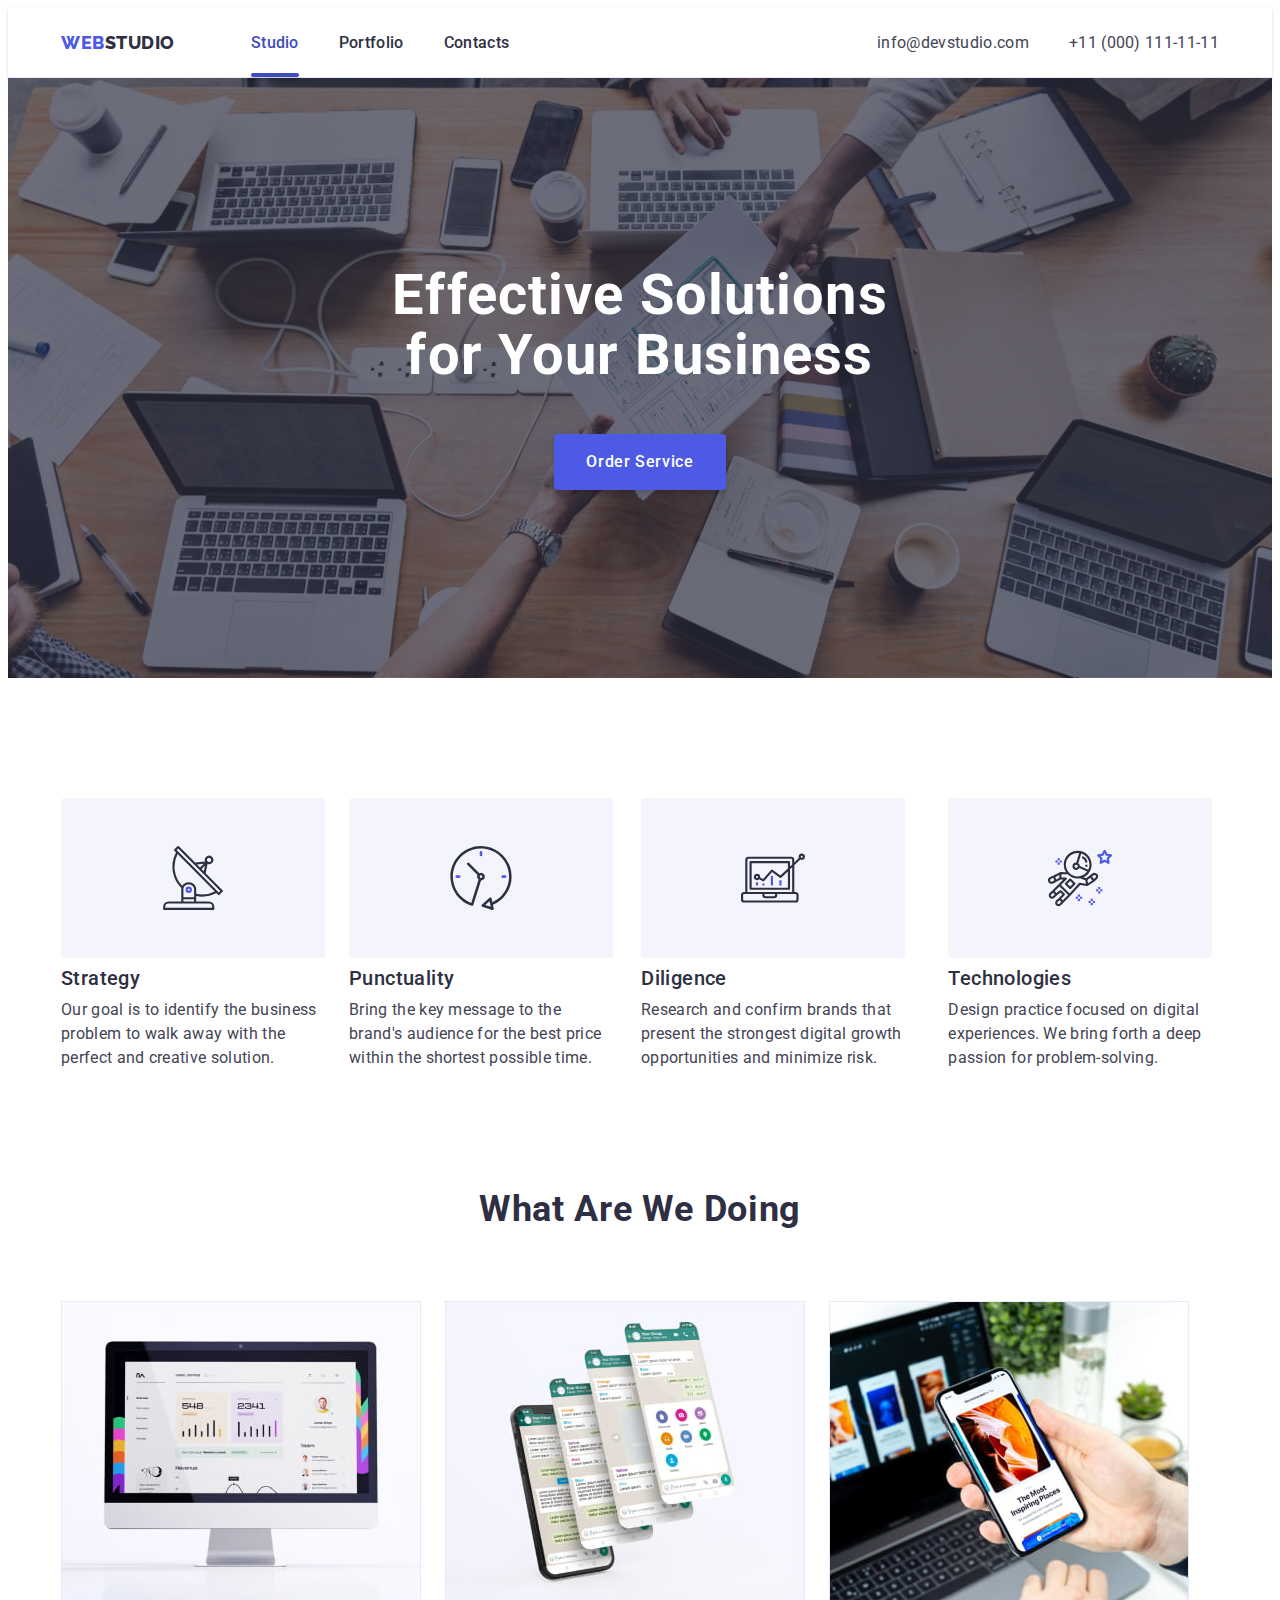
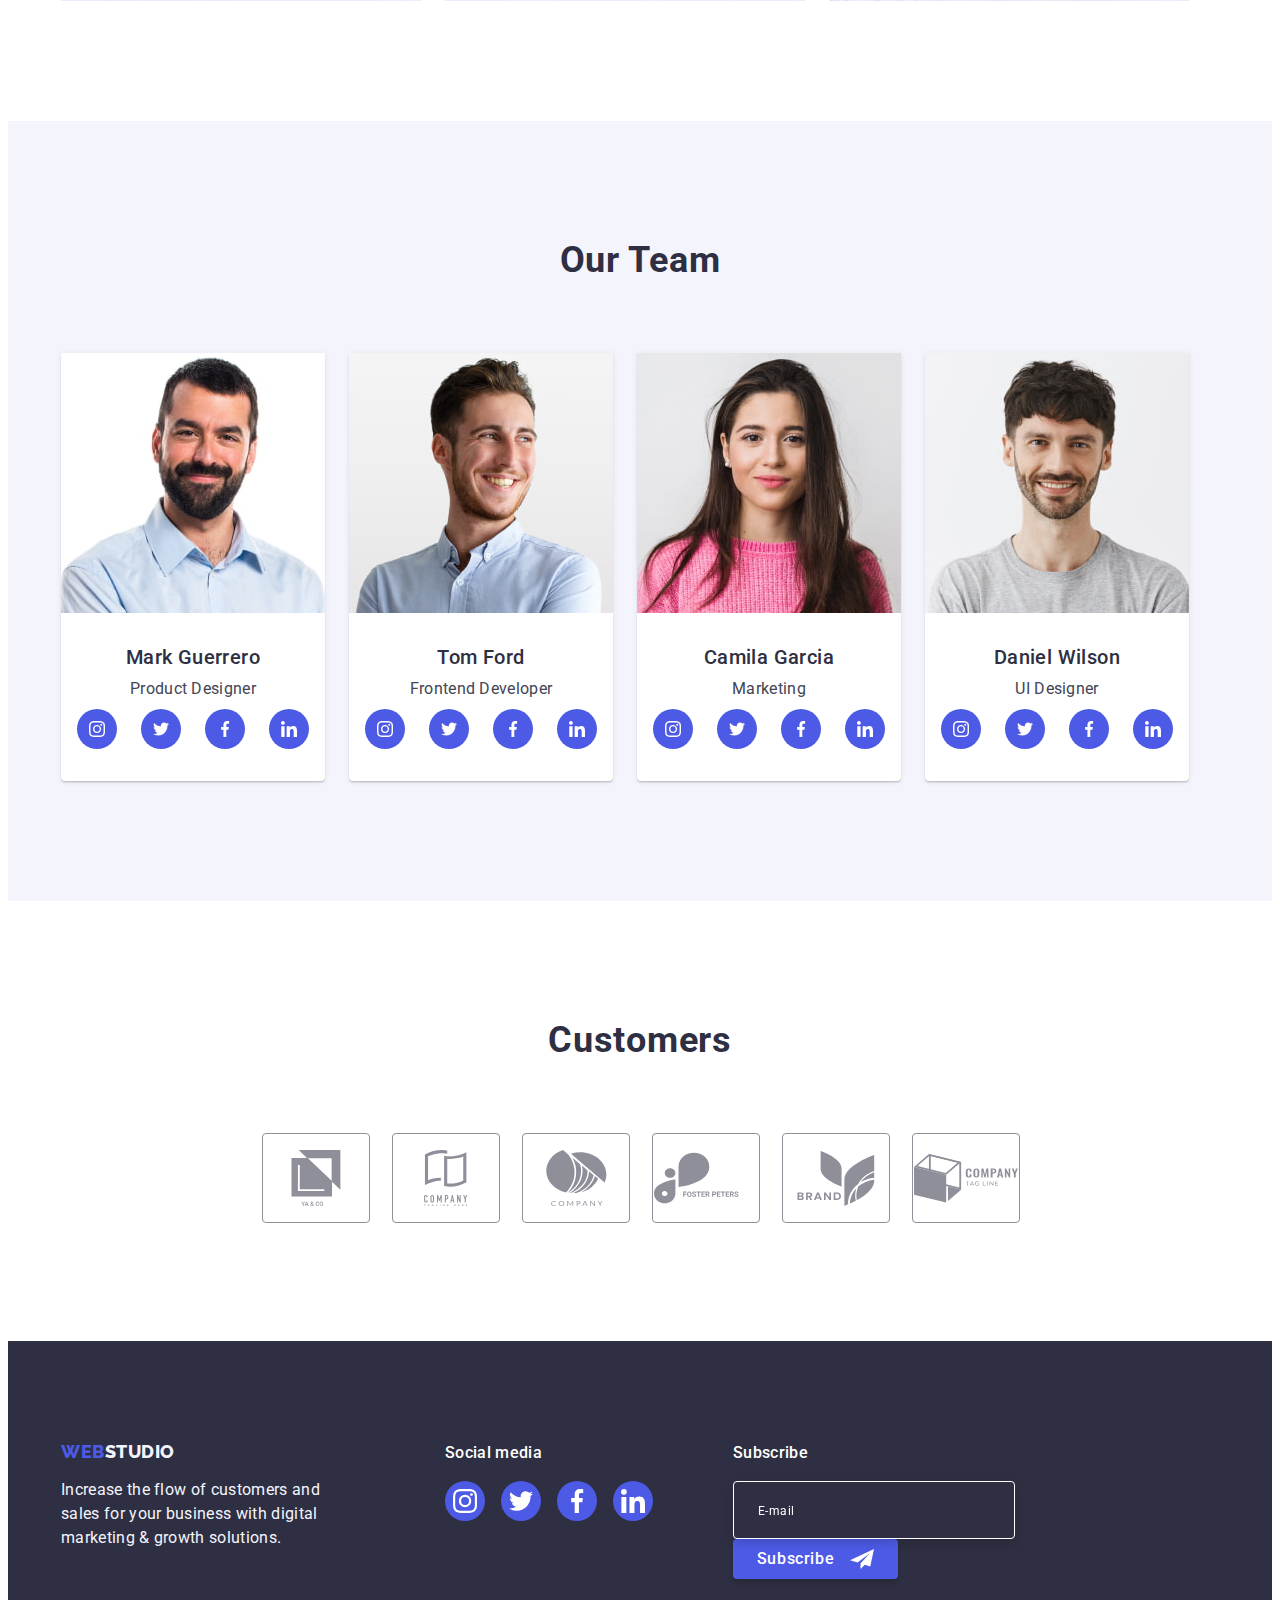
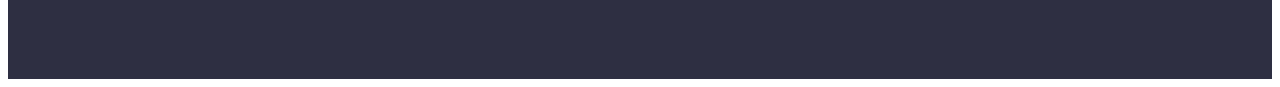
==== commit 099f1c3f: "1" ====
--- a/index.html
+++ b/index.html
@@ -474,22 +474,30 @@
             </li>
           </ul>
         </div>
-        <div>
+        <div class="footer-title-email-btn">
           <p class="title-footer">Subscribe</p>
-          <div class="footer-subscribe-email-btn">
-            <input class="input-email-footer" type="email" name="user-mail" placeholder="E-mail" />
-            <button class="footer-btn-subscribe" type="submit">
-              <span class="footer-btn-subscribe-name">Subscribe</span>
-              <svg
-                class="social-list-icon"
-                aria-label="іконка пoдписки на рассылку"
-                width="24"
-                height="24"
-              >
-                <use href="./images/icons.svg#icon-subscribe"></use>
-              </svg>
-            </button>
-          </div>
+
+          <form class="footer-subscribe-email-btn">
+            <label class="footer-email-btn">
+              <input
+                class="input-email-footer"
+                type="email"
+                name="user-mail"
+                placeholder="E-mail"
+              />
+              <button class="footer-btn-subscribe" type="submit">
+                <span class="footer-btn-subscribe-name">Subscribe</span>
+                <svg
+                  class="social-list-icon"
+                  aria-label="іконка пoдписки на рассылку"
+                  width="24"
+                  height="24"
+                >
+                  <use href="./images/icons.svg#icon-subscribe"></use>
+                </svg>
+              </button>
+            </label>
+          </form>
         </div>
       </div>
     </footer>
@@ -567,14 +575,14 @@
           </div>
           <div class="contact-form-checkbox-wrapper">
             <input
-              class="visually-hidden"
+              class="contact-form-checkbox visually-hidden"
               type="checkbox"
               name="user-privacy"
               id="user-privacy"
               value="true"
               required
             />
-            <label>
+            <label class="contact-form-checkbox-text" for="user-privacy">
               <span class="contact-form-own-checkbox">
                 <svg width="10" height="8">
                   <use
--- a/css/style.css
+++ b/css/style.css
@@ -494,6 +494,9 @@
   height: 40px;
   background-color: var(--text-color);
 }
+.footer-email-btn {
+  margin-right: 24px;
+}
 .input-email-footer::placeholder {
   font-family: var(--main-font-family);
   font-style: normal;
@@ -510,7 +513,6 @@
 }
 .footer-subscribe-email-btn {
   display: flex;
-  gap: 24px;
 }
 .footer-btn-subscribe {
   font-family: var(--main-font-family);
@@ -687,6 +689,7 @@
   margin-bottom: 16px;
 }
 .modal-form-field {
+  display: block;
   margin-bottom: 4px;
   font-family: var(--main-font-family);
   font-style: normal;
@@ -742,6 +745,7 @@
   border-radius: 4px;
 }
 .modal-form-message {
+  display: block;
   font-family: var(--main-font-family);
   font-style: normal;
   font-weight: 400;
@@ -785,6 +789,12 @@
   outline: none;
 }
 .contact-form-checkbox-wrapper {
+  align-items: center;
+  display: flex;
+  flex-direction: row;
+  margin-bottom: 24px;
+}
+.contact-form-checkbox-text {
   font-family: var(--main-font-family);
   font-style: normal;
   font-weight: 400;
@@ -792,10 +802,7 @@
   line-height: 14px;
   letter-spacing: 0.04em;
   color: #8e8f99;
-  align-items: center;
-  display: flex;
-  flex-direction: row;
-  margin-bottom: 24px;
+  line-height: 1.17;
   transition: color 250ms cubic-bezier(0.4, 0, 0.2, 1);
 }
 
@@ -805,14 +812,12 @@
 }
 
 .contact-form-own-checkbox {
-  border: 1px solid rgba(46, 47, 66, 0.4);
   border-radius: 2px;
-
+  border: 1px solid #2e2f42;
   transition: border-color 250ms cubic-bezier(0.4, 0, 0.2, 1);
   fill: transparent;
   cursor: pointer;
   margin-right: 6px;
-  fill: var(--background-color-white);
   width: 16px;
   height: 16px;
   padding: 3px;
@@ -824,22 +829,22 @@
 .checbox-icon {
   display: flex;
 }
-
+/*
 .contact-form-checkmark-icon {
   opacity: 0;
 }
-
-/* input(checkbox) + svg > use */
-.contact-form-checkbox:checked + .contact-form-own-checkbox > .contact-form-checkmark-icon {
-  opacity: 1;
-  transition: opacity 250ms cubic-bezier(0.4, 0, 0.2, 1);
-}
-.contact-form-checkbox:checked + .contact-form-own-checkbox {
+*/
+
+.contact-form-checkbox:checked + .contact-form-checkbox-text .contact-form-own-checkbox {
   background-color: #404bbf;
   transition: background-color 250ms cubic-bezier(0.4, 0, 0.2, 1);
-  /* OCEAN */
-
-  border: 1px solid #404bbf;
+  border-color: 1px solid #404bbf;
   transition: border-color 250ms cubic-bezier(0.4, 0, 0.2, 1);
   border-radius: 2px;
-}
+  fill: #fff;
+  border: none;
+}
+
+.policy {
+  color: #4d5ae5;
+}
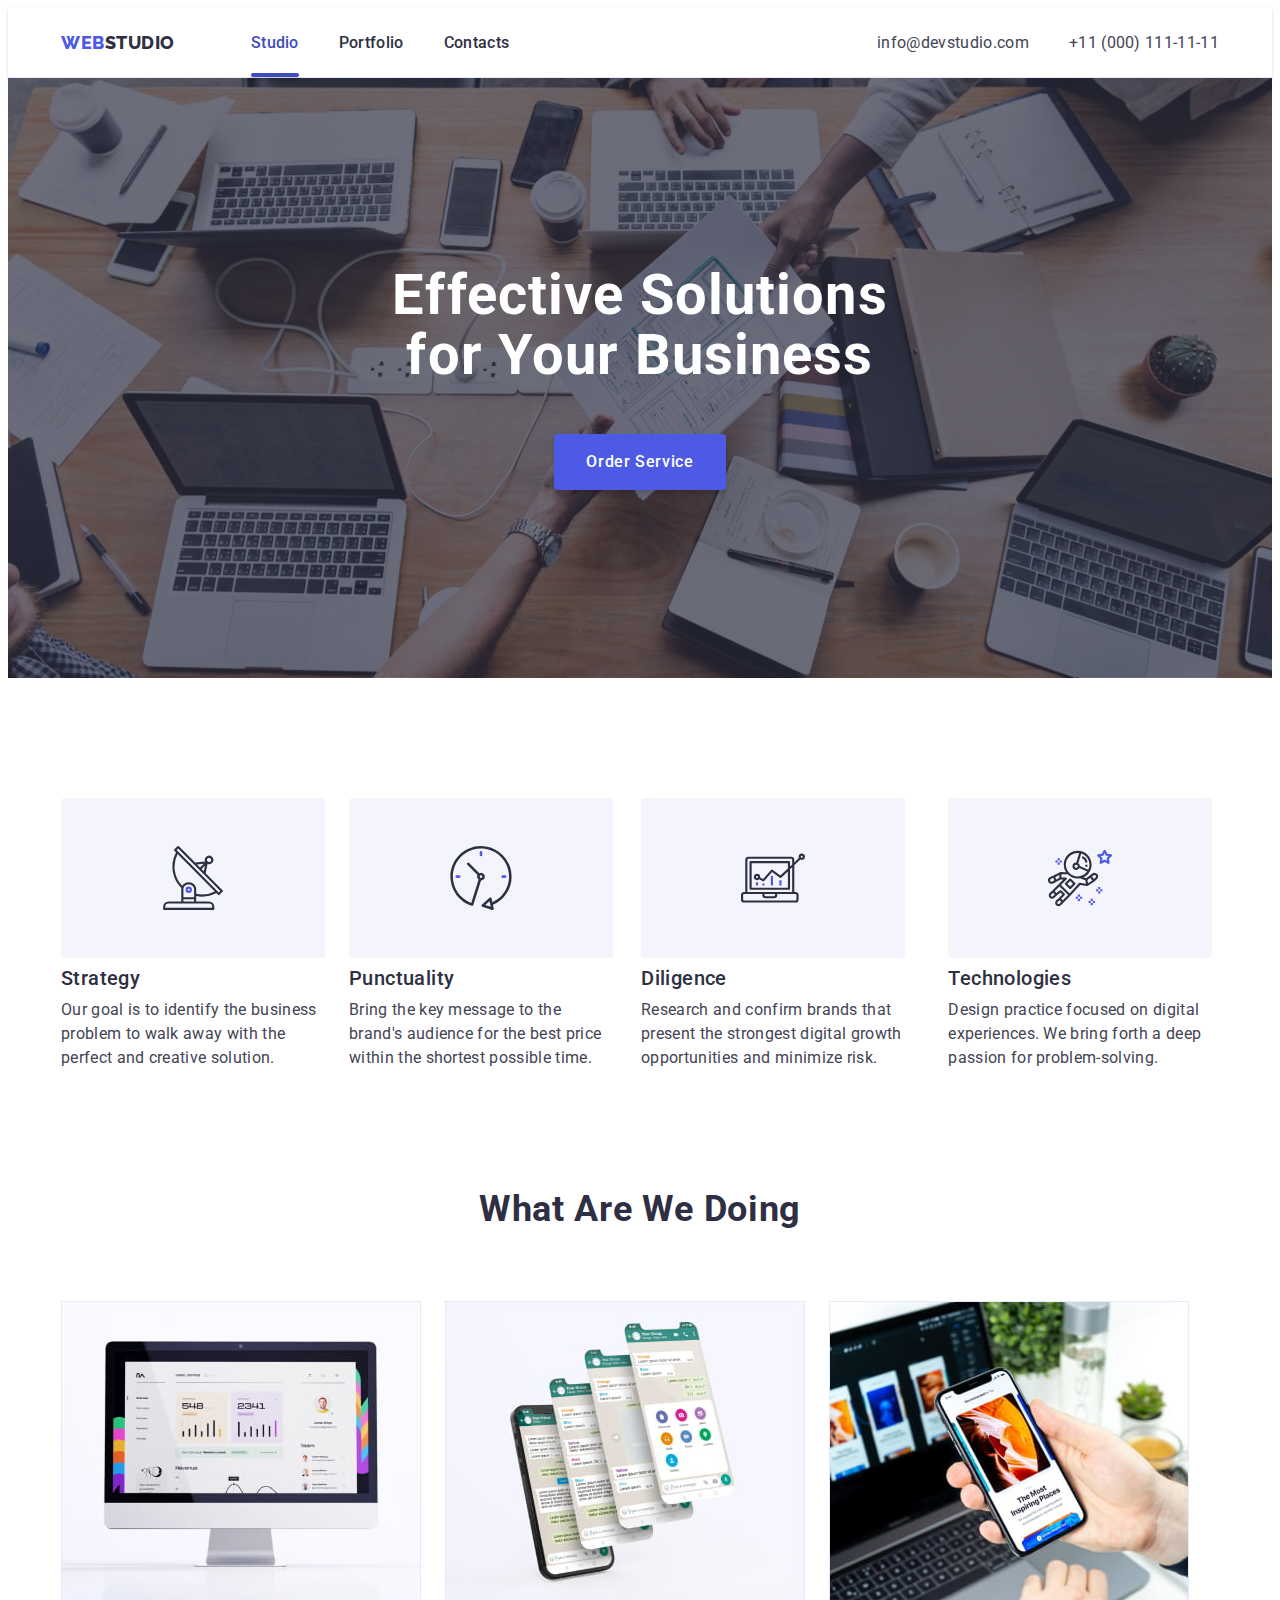
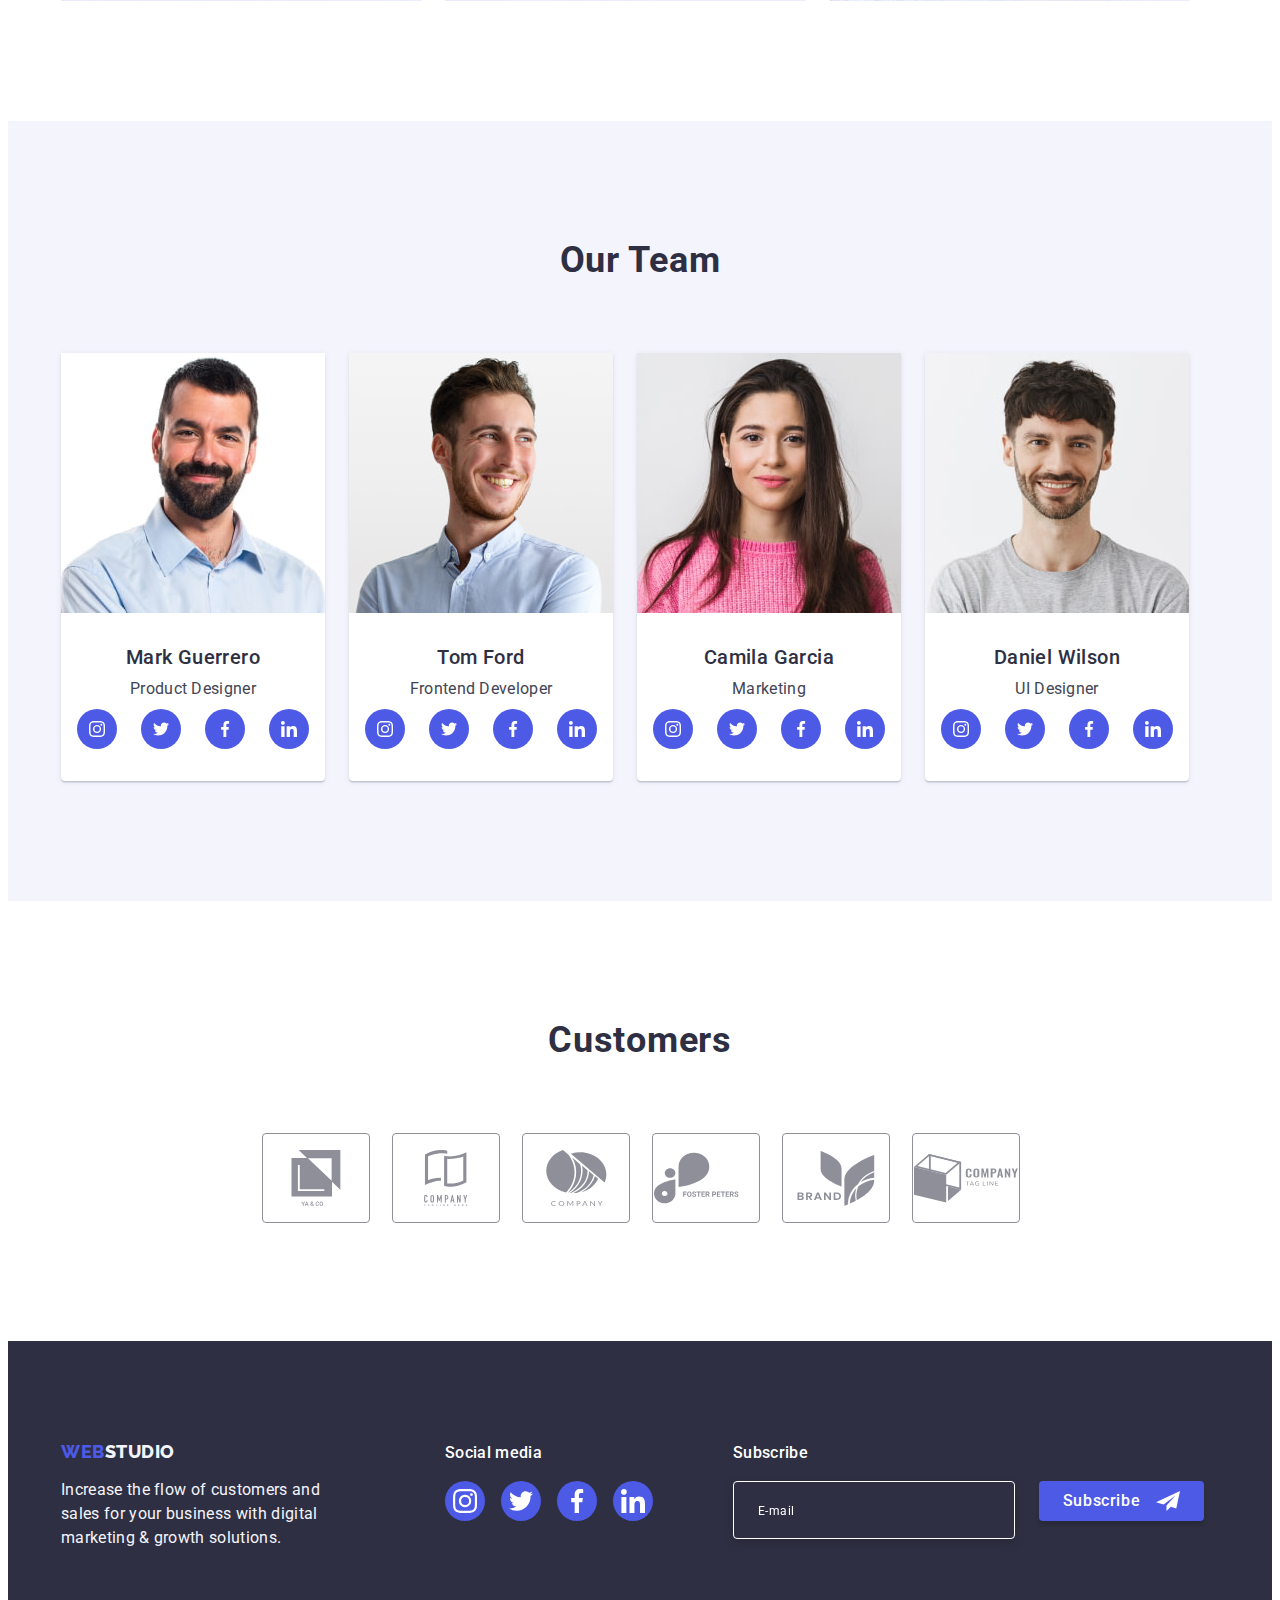
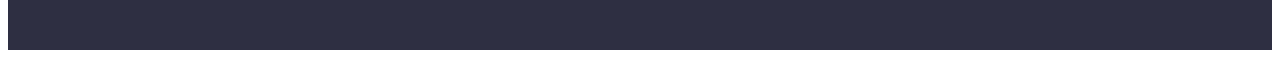
==== commit ff52589b: "11" ====
--- a/index.html
+++ b/index.html
@@ -479,24 +479,19 @@
 
           <form class="footer-subscribe-email-btn">
             <label class="footer-email-btn">
-              <input
-                class="input-email-footer"
-                type="email"
-                name="user-mail"
-                placeholder="E-mail"
-              />
-              <button class="footer-btn-subscribe" type="submit">
-                <span class="footer-btn-subscribe-name">Subscribe</span>
-                <svg
-                  class="social-list-icon"
-                  aria-label="іконка пoдписки на рассылку"
-                  width="24"
-                  height="24"
-                >
-                  <use href="./images/icons.svg#icon-subscribe"></use>
-                </svg>
-              </button>
-            </label>
+              <input class="input-email-footer" type="email" name="user-mail" placeholder="E-mail"
+            /></label>
+            <button class="footer-btn-subscribe" type="submit">
+              <span class="footer-btn-subscribe-name">Subscribe</span>
+              <svg
+                class="social-list-icon"
+                aria-label="іконка пoдписки на рассылку"
+                width="24"
+                height="24"
+              >
+                <use href="./images/icons.svg#icon-subscribe"></use>
+              </svg>
+            </button>
           </form>
         </div>
       </div>
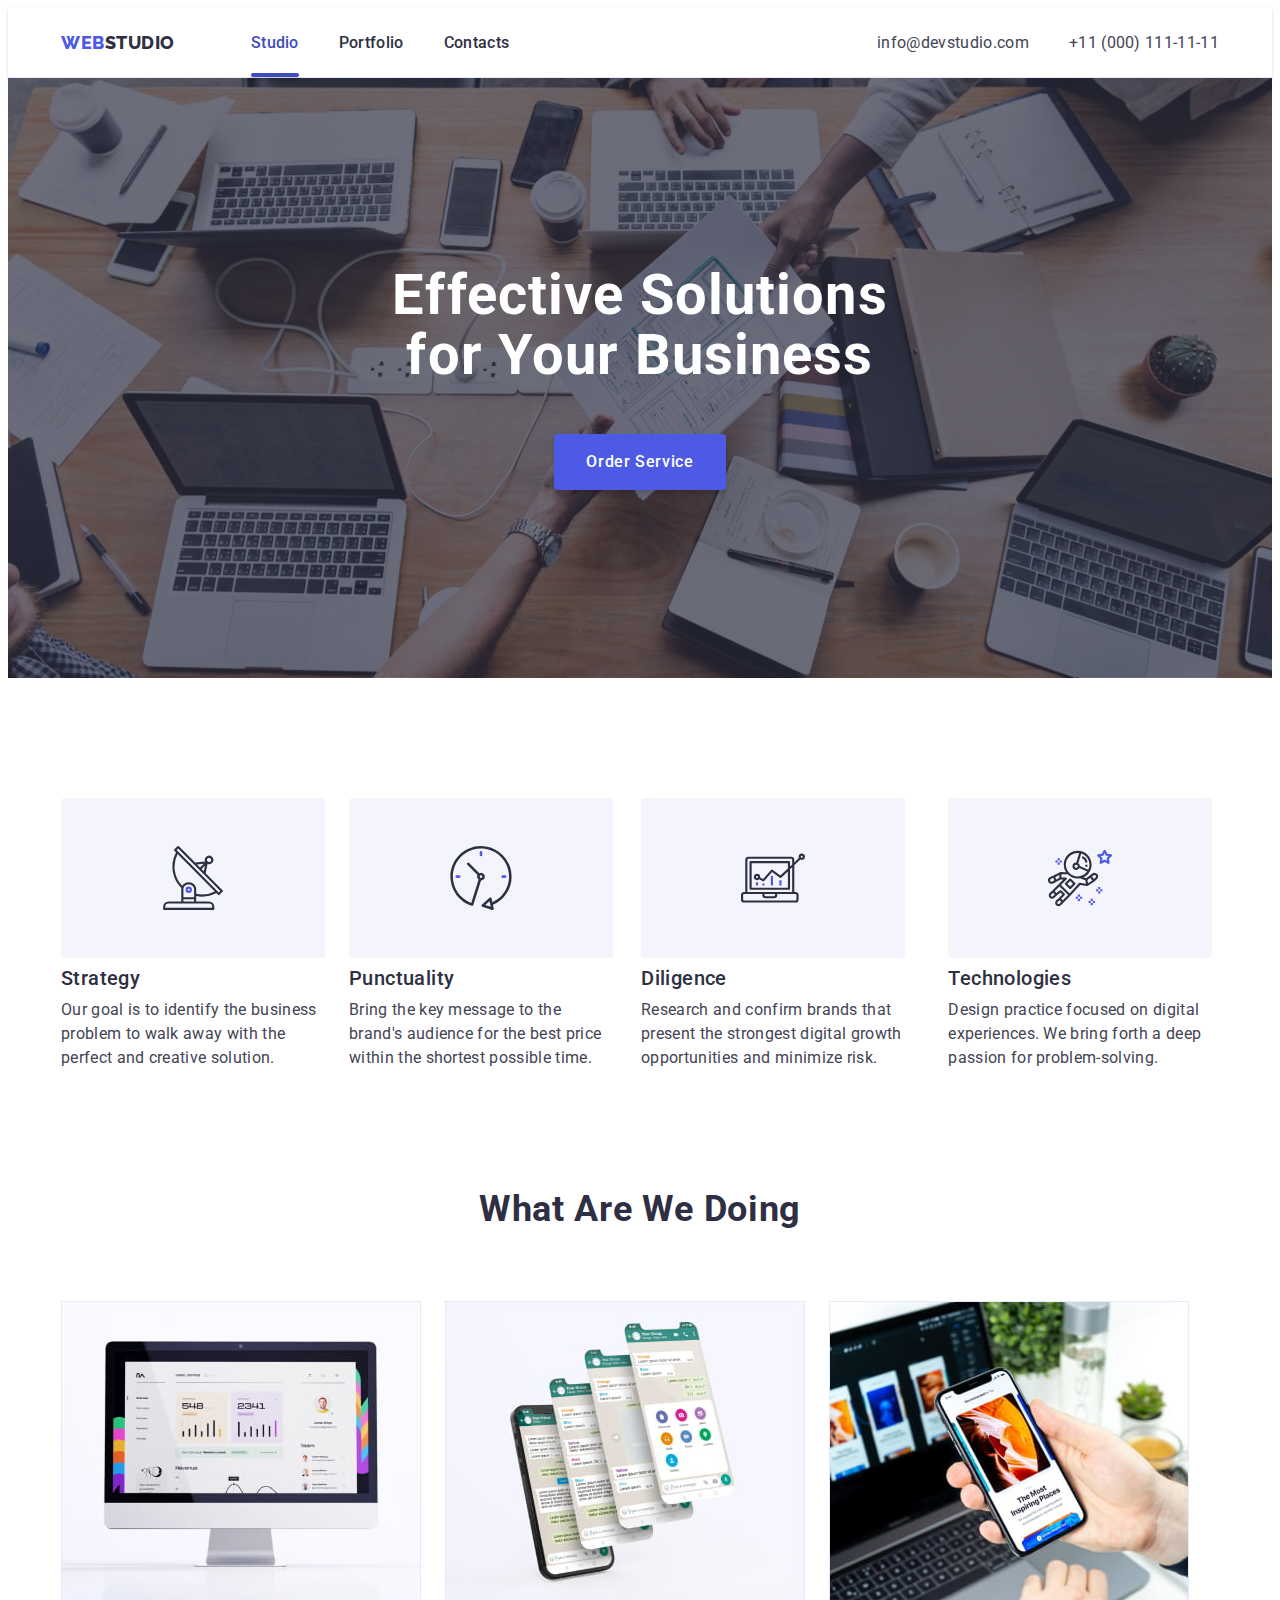
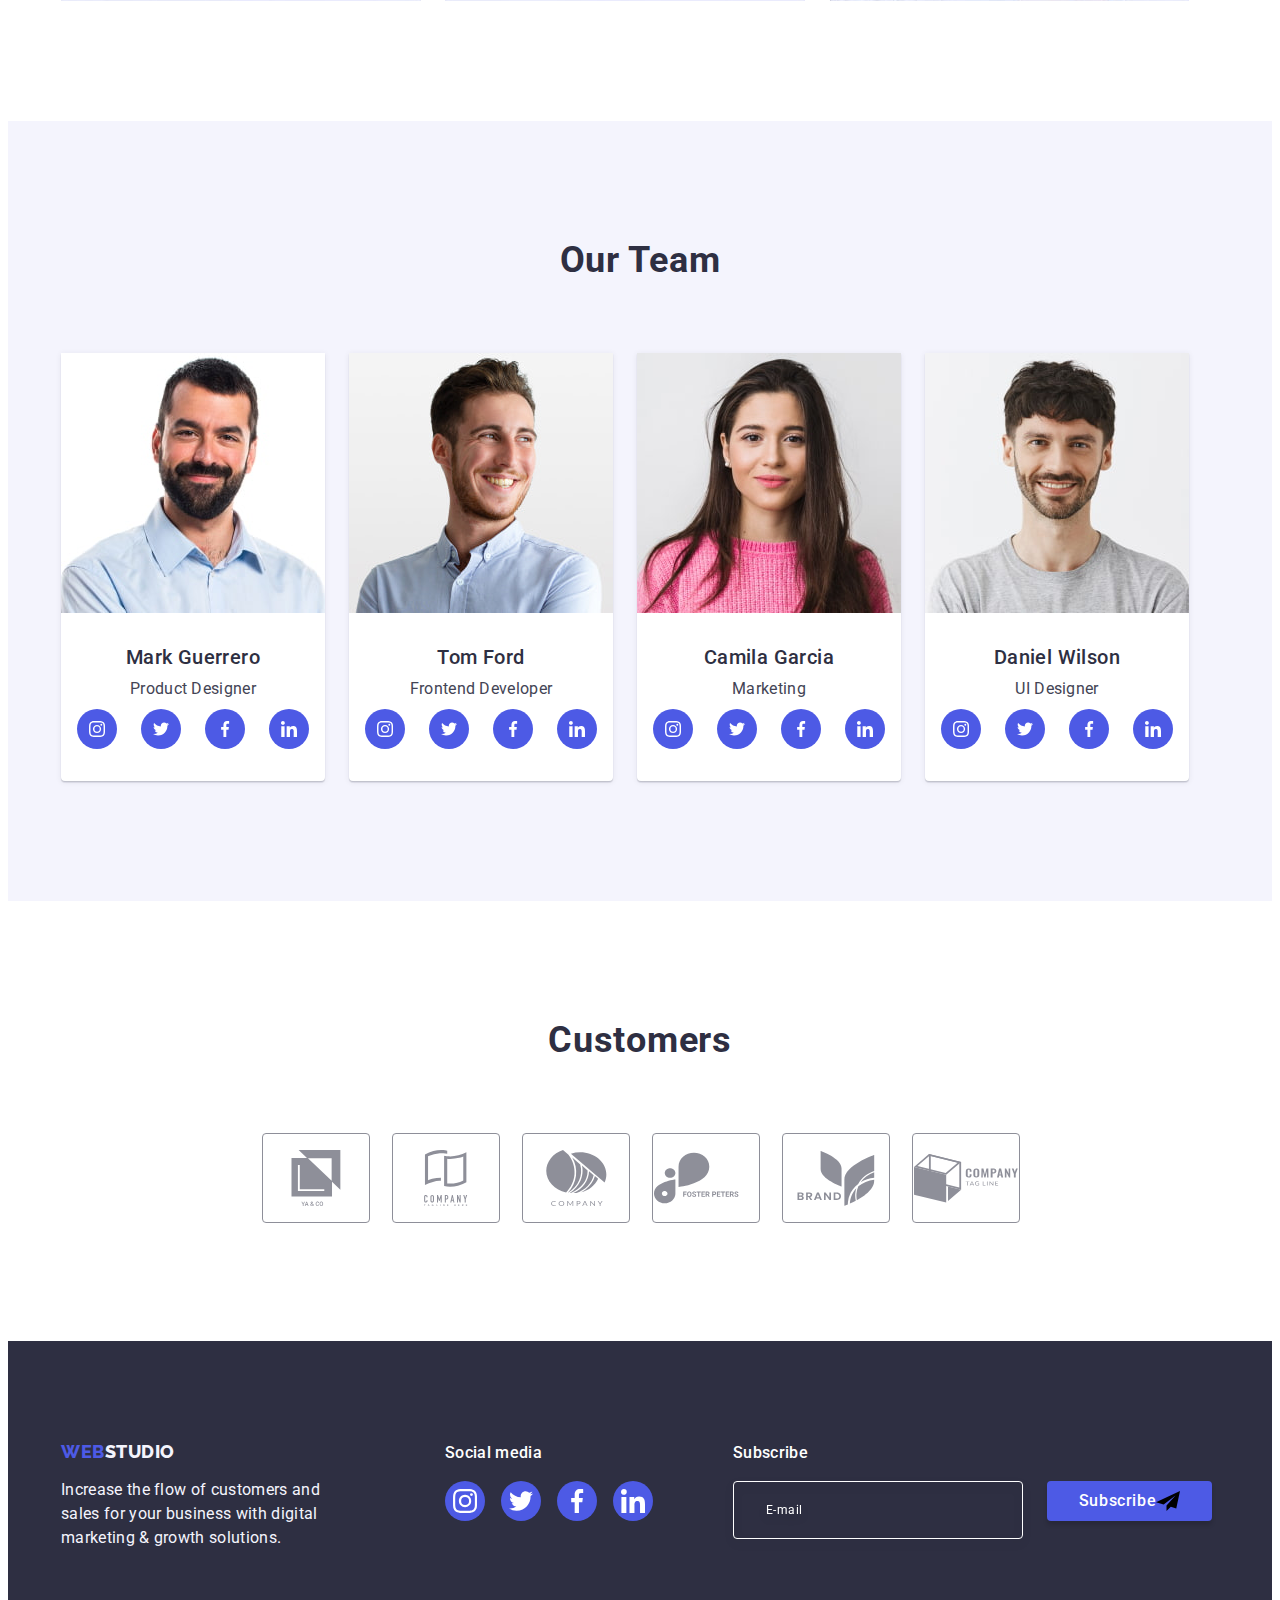
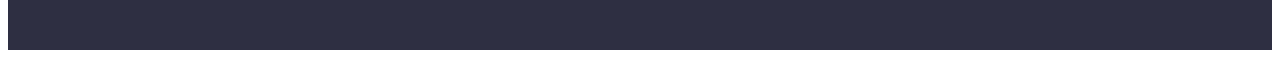
==== commit 1ece02a8: "33" ====
--- a/index.html
+++ b/index.html
@@ -484,7 +484,7 @@
             <button class="footer-btn-subscribe" type="submit">
               <span class="footer-btn-subscribe-name">Subscribe</span>
               <svg
-                class="social-list-icon"
+                class="footer-subscribe-icon"
                 aria-label="іконка пoдписки на рассылку"
                 width="24"
                 height="24"
--- a/css/style.css
+++ b/css/style.css
@@ -6,6 +6,7 @@
   --color-brand: #4d5ae5;
   --main-color: #434455;
   --color-icon: #f4f4fd;
+  --color-brand-blue: #404bbf;
 }
 h1,
 h2,
@@ -492,7 +493,12 @@
   border-radius: 4px;
   width: 264px;
   height: 40px;
-  background-color: var(--text-color);
+  background-color: transparent;
+  padding-left: 16px;
+  letter-spacing: 0.04em;
+  line-height: 1.5;
+  font-size: 12px;
+  color: #ffffff;
 }
 .footer-email-btn {
   margin-right: 24px;
@@ -509,7 +515,7 @@
   align-items: center;
   letter-spacing: 0.04em;
 
-  color: var(--background-color-white);
+  color: #ffffff;
 }
 .footer-subscribe-email-btn {
   display: flex;
@@ -525,7 +531,7 @@
   letter-spacing: 0.04em;
 
   display: flex;
-  gap: 16px;
+
   align-items: center;
   justify-content: center;
   min-width: 165px;
@@ -551,6 +557,8 @@
   /* WHITE */
 
   color: var(--background-color-white);
+}
+.footer-subscribe-icon {
 }
 .footer-btn-subscribe:hover,
 .footer-btn-subscribe:focus {
@@ -814,7 +822,7 @@
 .contact-form-own-checkbox {
   border-radius: 2px;
   border: 1px solid #2e2f42;
-  transition: border-color 250ms cubic-bezier(0.4, 0, 0.2, 1);
+
   fill: transparent;
   cursor: pointer;
   margin-right: 6px;
@@ -824,7 +832,6 @@
   display: inline-flex;
   align-items: center;
   justify-content: center;
-  transition: background-color 250ms cubic-bezier(0.4, 0, 0.2, 1);
 }
 .checbox-icon {
   display: flex;
@@ -836,13 +843,11 @@
 */
 
 .contact-form-checkbox:checked + .contact-form-checkbox-text .contact-form-own-checkbox {
-  background-color: #404bbf;
-  transition: background-color 250ms cubic-bezier(0.4, 0, 0.2, 1);
-  border-color: 1px solid #404bbf;
-  transition: border-color 250ms cubic-bezier(0.4, 0, 0.2, 1);
+  background-color: var(--color-brand-blue);
+  border: none;
+  border-color: 1px solid var(--color-brand-blue);
   border-radius: 2px;
   fill: #fff;
-  border: none;
 }
 
 .policy {
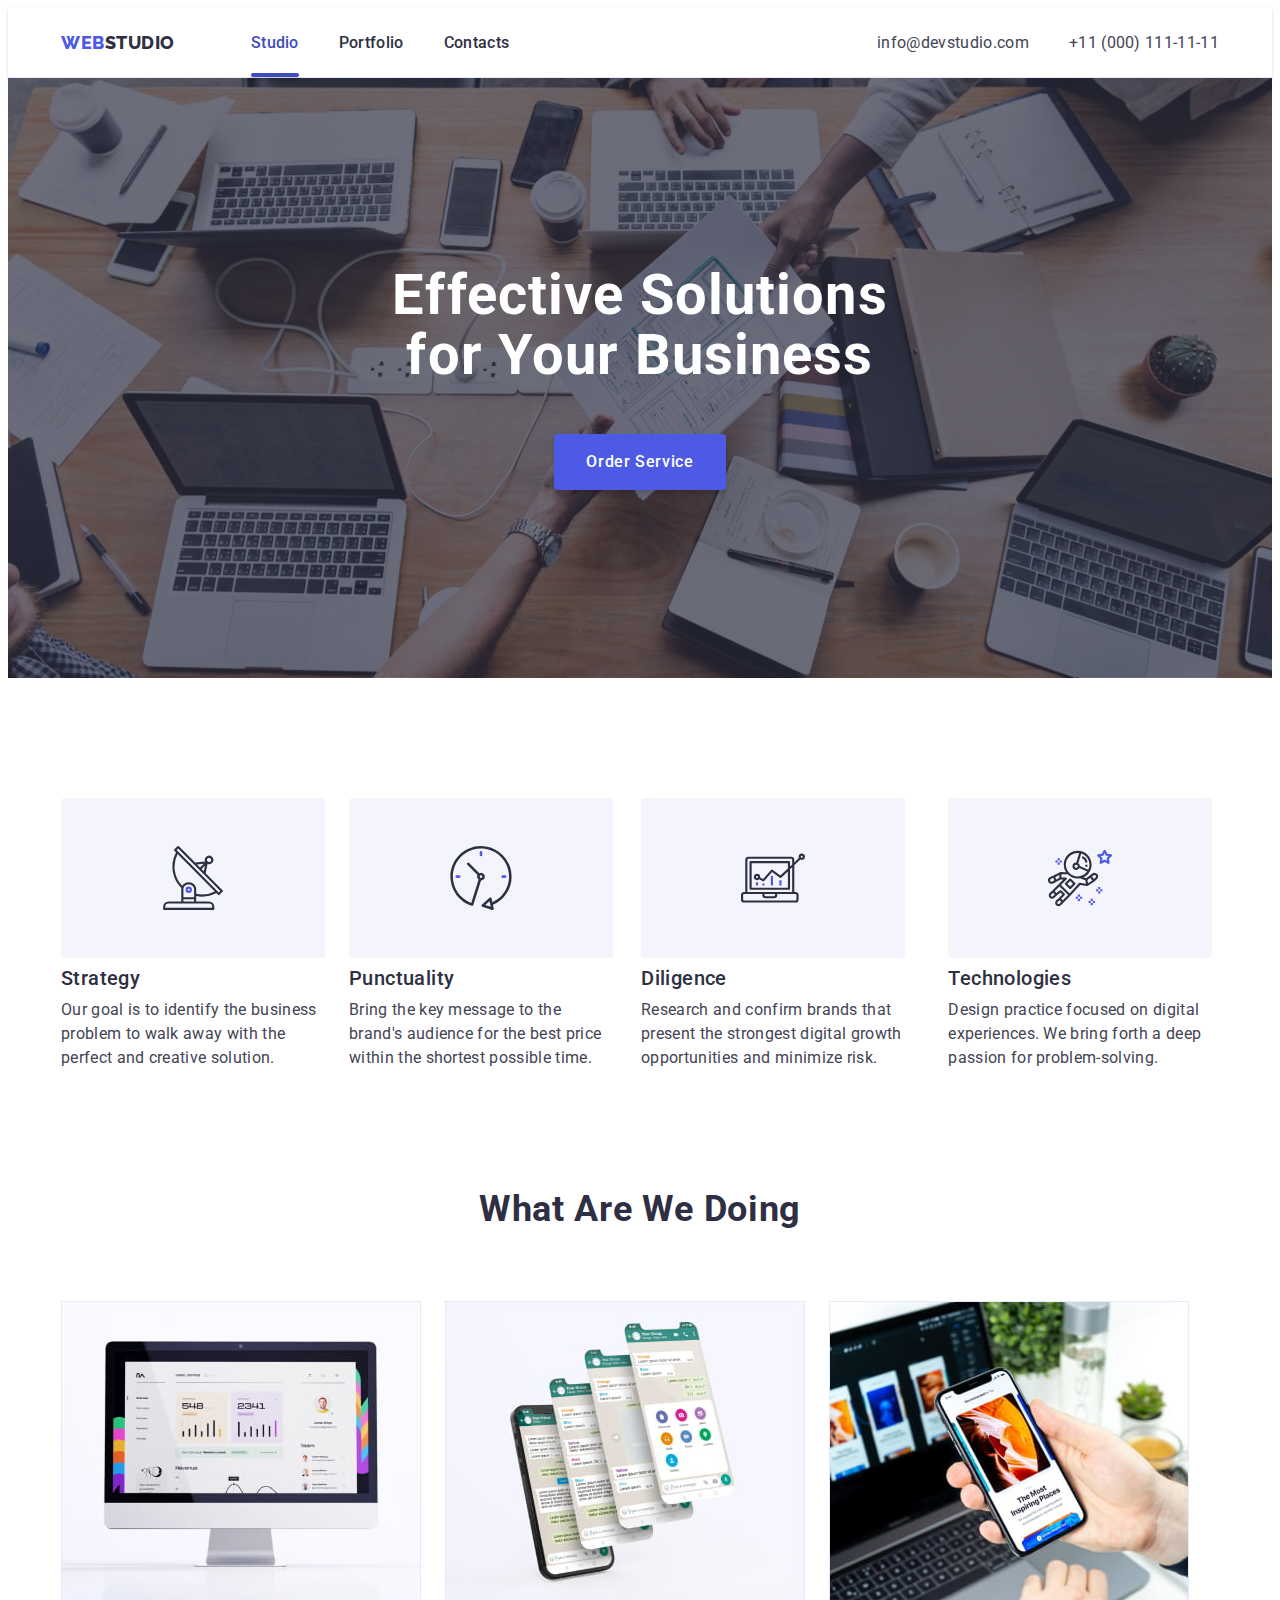
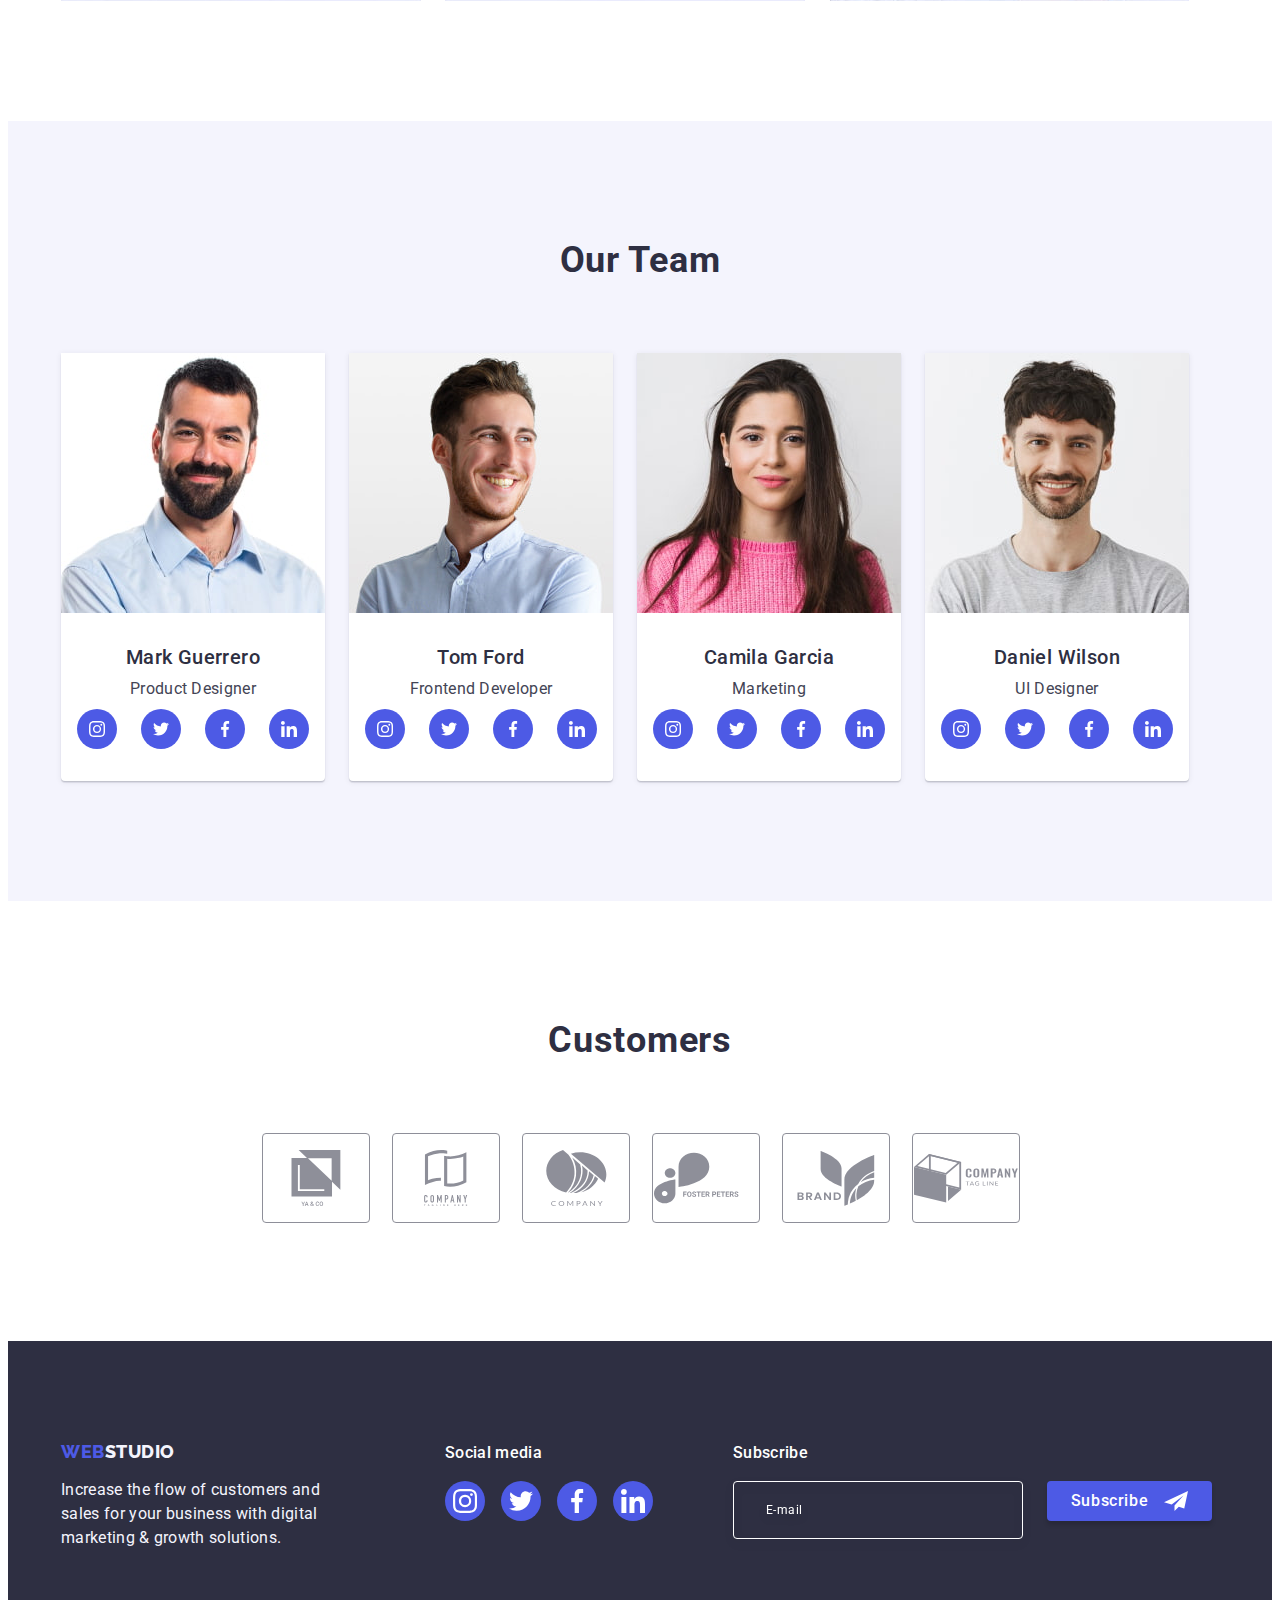
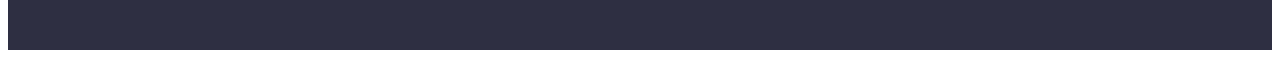
==== commit 60341ac9: "3" ====
--- a/index.html
+++ b/index.html
@@ -482,7 +482,7 @@
               <input class="input-email-footer" type="email" name="user-mail" placeholder="E-mail"
             /></label>
             <button class="footer-btn-subscribe" type="submit">
-              <span class="footer-btn-subscribe-name">Subscribe</span>
+              Subscribe
               <svg
                 class="footer-subscribe-icon"
                 aria-label="іконка пoдписки на рассылку"
--- a/css/style.css
+++ b/css/style.css
@@ -526,39 +526,23 @@
   font-weight: 500;
   font-size: 16px;
   line-height: 1.5;
-  /* identical to box height, or 150% */
-
   letter-spacing: 0.04em;
-
-  display: flex;
-
+  display: flex;
   align-items: center;
   justify-content: center;
   min-width: 165px;
   height: 40px;
   border: none;
   color: var(--background-color-white);
-
   background: #4d5ae5;
   box-shadow: 0px 4px 4px rgba(0, 0, 0, 0.15);
   border-radius: 4px;
   transition: background-color 250ms cubic-bezier(0.4, 0, 0.2, 1);
 }
-.footer-btn-subscribe-name {
-  font-family: var(--main-font-family);
-  font-style: normal;
-  font-weight: 500;
-  font-size: 16px;
-  line-height: 24px;
-  /* identical to box height, or 150% */
-
-  letter-spacing: 0.04em;
-
-  /* WHITE */
-
-  color: var(--background-color-white);
-}
+
 .footer-subscribe-icon {
+  margin-left: 16px;
+  fill: #fff;
 }
 .footer-btn-subscribe:hover,
 .footer-btn-subscribe:focus {
